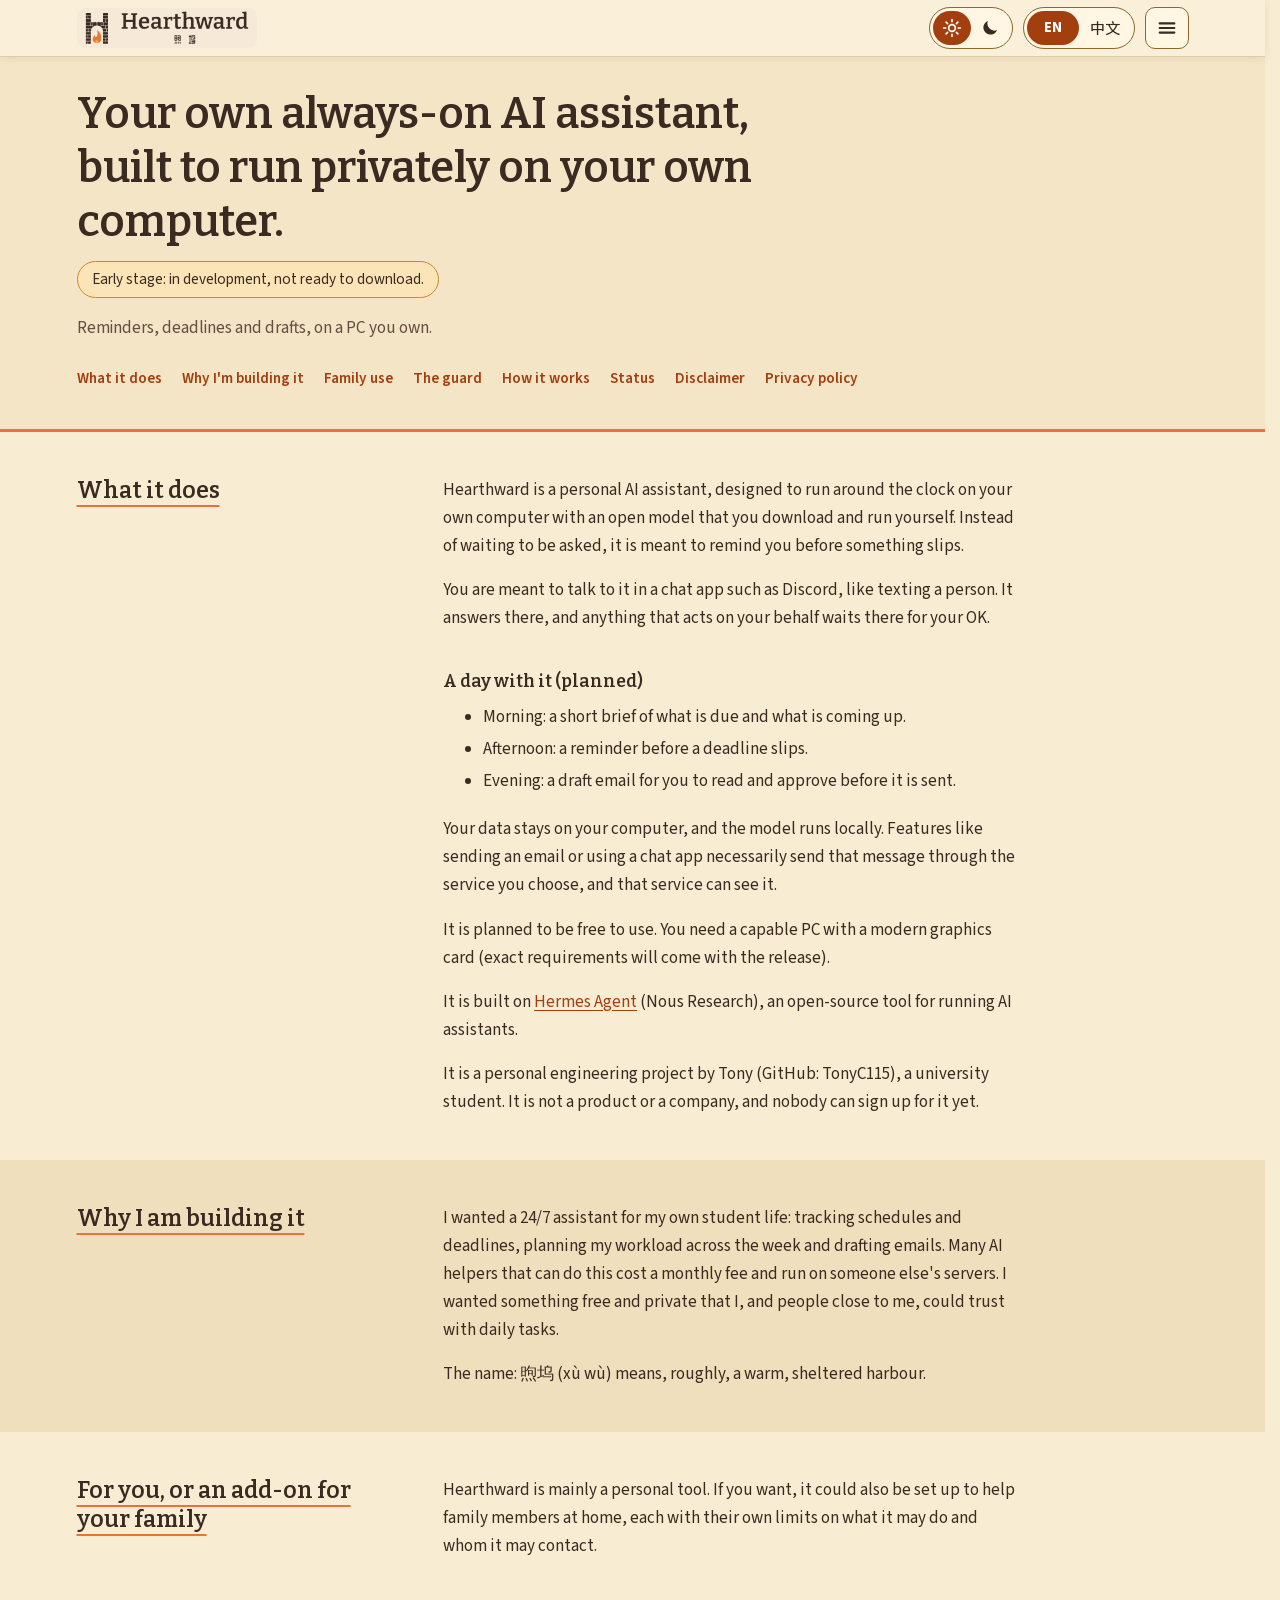
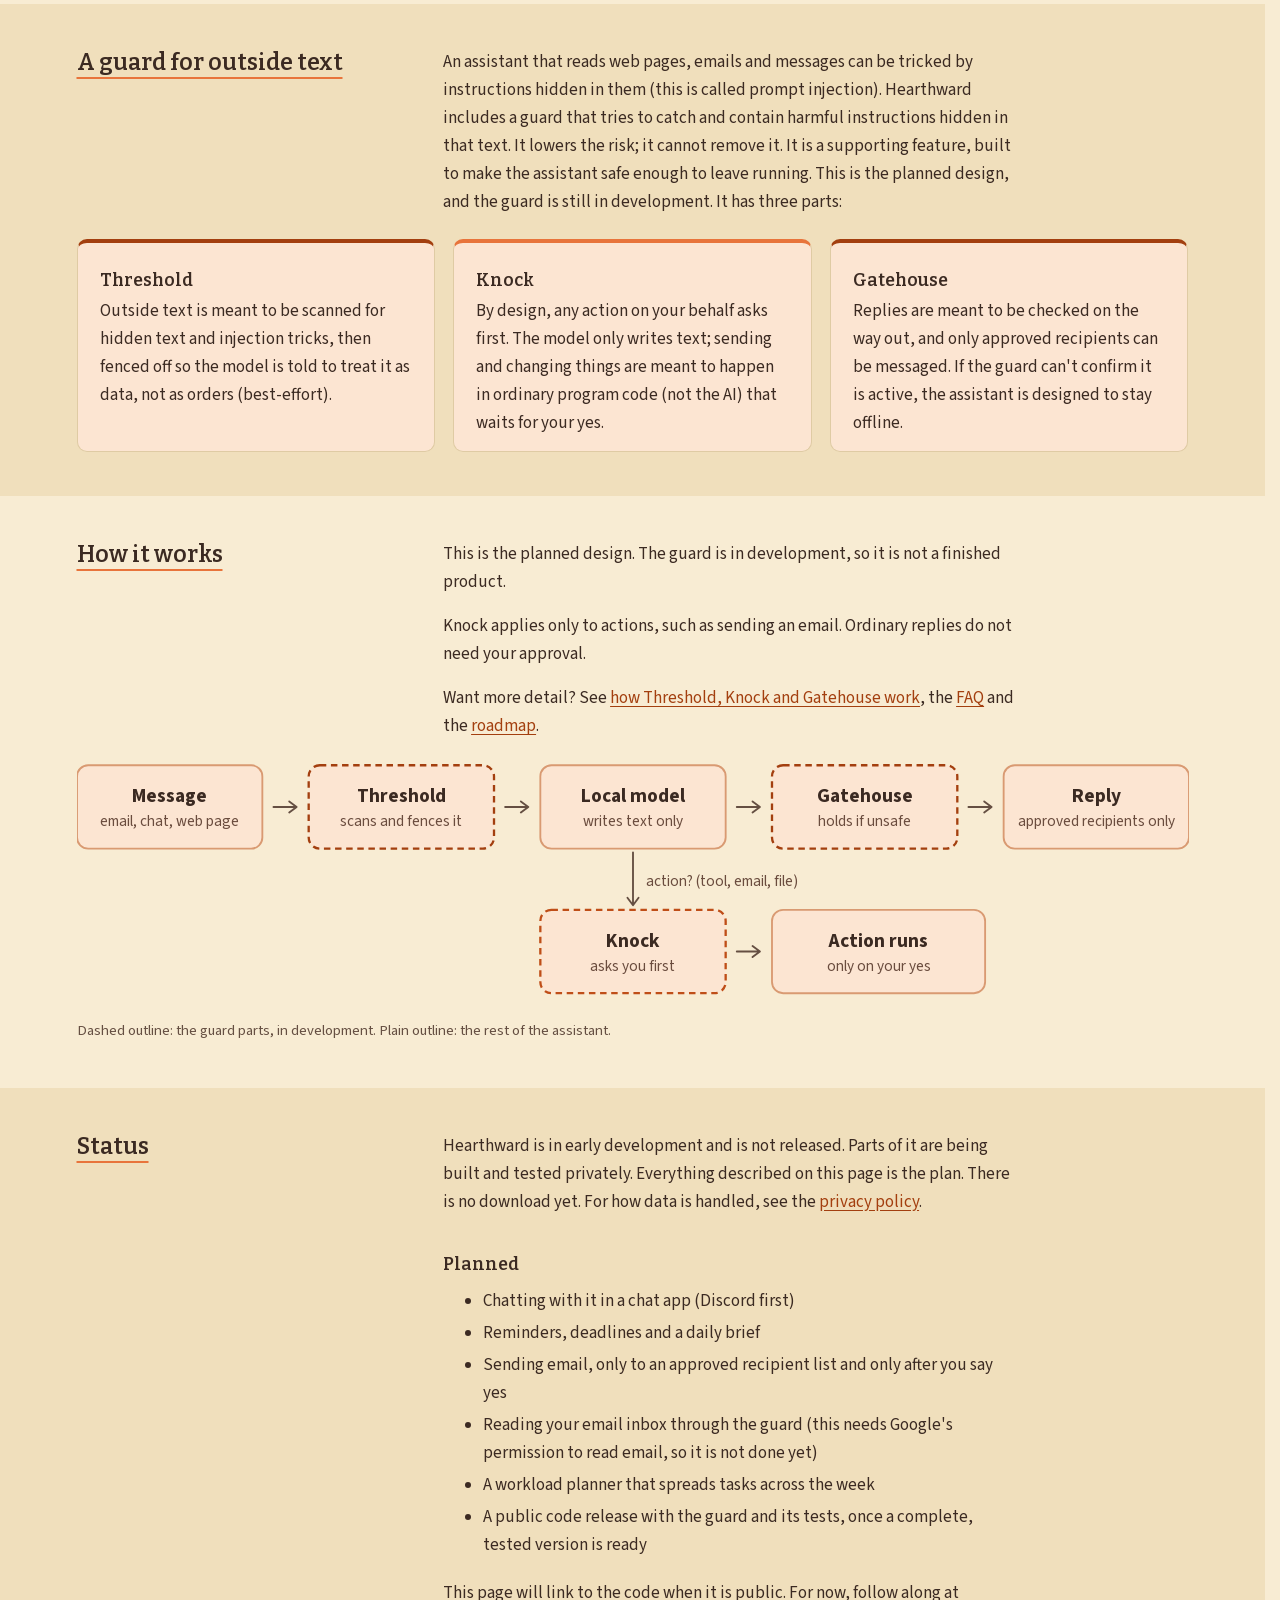
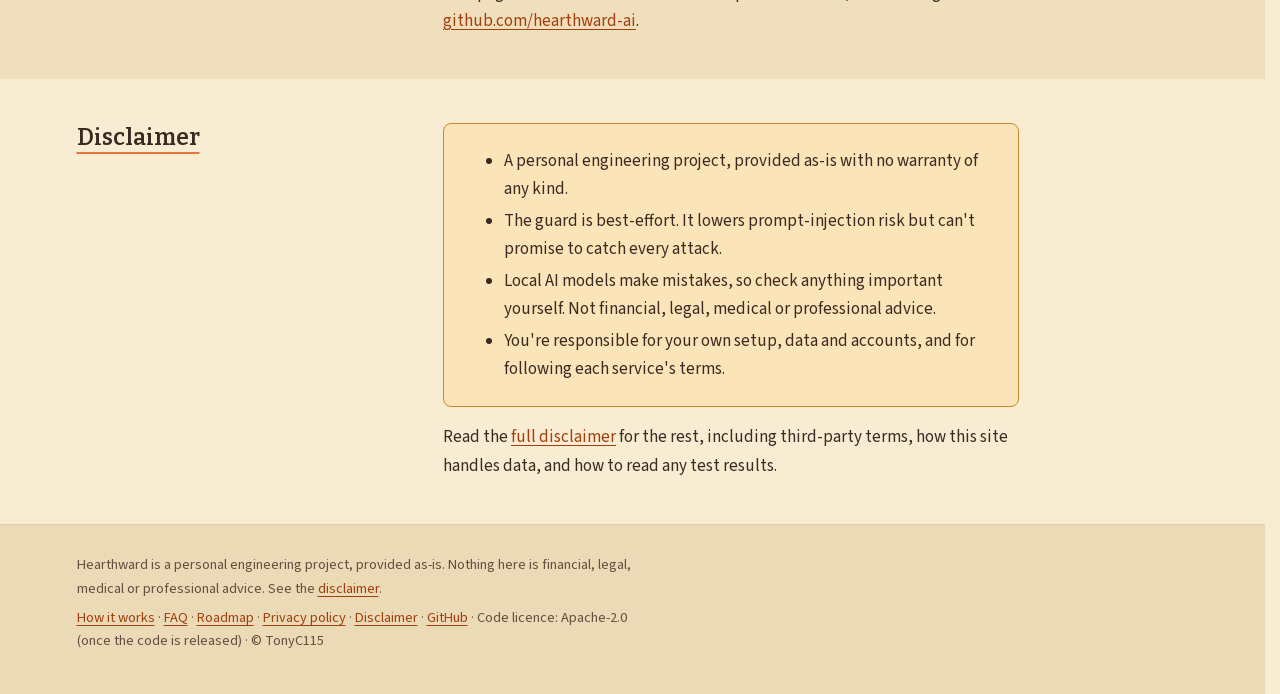
==== index.html @ 8be1f44e "Site round 4 review fixes: brand link name, zh disclaimer language links, 40px mobile controls, word" ====
<!DOCTYPE html>
<html lang="en">
<head>
<meta charset="utf-8">
<meta name="viewport" content="width=device-width, initial-scale=1">
<title>Hearthward 煦坞: your own always-on AI assistant (early stage)</title>
<meta name="description" content="Hearthward (煦坞): a free, private AI assistant being built to run 24/7 on your own computer with a local model, with a guard that aims to reduce the risk of outside text taking control.">
<meta property="og:locale" content="en_US">
<meta property="og:locale:alternate" content="zh_CN">
<meta property="og:type" content="website">
<meta property="og:title" content="Hearthward 煦坞 (early stage)">
<meta property="og:description" content="A free, private AI assistant being built to run 24/7 on your own computer with a local model, with a guard that aims to reduce the risk of outside text taking control.">
<meta property="og:url" content="https://hearthward.ai/">
<meta property="og:image" content="https://hearthward.ai/brand/og-image.png">
<meta property="og:image:width" content="1200">
<meta property="og:image:height" content="630">
<meta property="og:image:alt" content="Hearthward 煦坞 logo">
<meta name="twitter:image" content="https://hearthward.ai/brand/og-image.png">
<meta name="twitter:card" content="summary_large_image">
<meta name="theme-color" content="#F8ECD3">
<script>(function(){var d=document.documentElement;d.classList.add('js');try{if(localStorage.getItem('hw-theme')==='dark'){d.setAttribute('data-theme','dark');var m=document.querySelector('meta[name=theme-color]');if(m)m.content='#17191C'}}catch(e){}})();</script>
<link rel="canonical" href="https://hearthward.ai/">
<link rel="alternate" hreflang="en" href="https://hearthward.ai/">
<link rel="alternate" hreflang="zh-Hans" href="https://hearthward.ai/zh/">
<link rel="alternate" hreflang="x-default" href="https://hearthward.ai/">
<link rel="icon" type="image/svg+xml" href="favicon.svg">
<link rel="icon" type="image/png" sizes="32x32" href="favicon-32.png">
<link rel="apple-touch-icon" href="apple-touch-icon.png">
<link rel="preload" href="fonts/bitter-600-latin.woff2" as="font" type="font/woff2" crossorigin>
<link rel="preload" href="fonts/hw-sans-body-vf.woff2" as="font" type="font/woff2" crossorigin>
<link rel="preload" href="fonts/hw-han-toggle-450.woff2" as="font" type="font/woff2" crossorigin>
<link rel="stylesheet" href="style.css">
</head>
<body>
<a class="skip" href="#what">Skip to content</a>
<div class="topbar">
<div class="bar-in">
  <a class="brand" href="index.html" aria-label="Hearthward 煦坞, home page"><img class="logo logo-light" src="brand/hearthward-lockup-bilingual-light-2x.png" alt="" width="144" height="32"><img class="logo logo-dark" src="brand/hearthward-lockup-bilingual-dark-2x.png" alt="" width="144" height="32"></a>
  <div class="tools">
  <button type="button" class="themesw" aria-pressed="false" aria-label="Dark mode"><svg class="sun" viewBox="0 0 24 24" width="20" height="20" aria-hidden="true" focusable="false" fill="none" stroke="currentColor" stroke-width="2" stroke-linecap="round"><circle cx="12" cy="12" r="4"/><path d="M12 2v2.5M12 19.5V22M2 12h2.5M19.5 12H22M4.9 4.9l1.8 1.8M17.3 17.3l1.8 1.8M4.9 19.1l1.8-1.8M17.3 6.7l1.8-1.8"/></svg><svg class="moon" viewBox="0 0 24 24" width="20" height="20" aria-hidden="true" focusable="false" fill="currentColor"><path d="M20.5 14.5A8.5 8.5 0 0 1 9.5 3.5a8.5 8.5 0 1 0 11 11z"/></svg></button>
  <div class="langsw" role="group" aria-label="Language"><span aria-current="page" lang="en">EN<span class="sr"> (current language: English)</span></span><a href="zh/index.html" hreflang="zh-Hans" lang="zh-Hans" aria-label="中文 (Simplified Chinese)">中文</a></div>
  <button type="button" class="menubtn" aria-label="Menu" aria-expanded="false" aria-controls="sidenav"><svg viewBox="0 0 24 24" width="22" height="22" aria-hidden="true" focusable="false" fill="none" stroke="currentColor" stroke-width="2.4" stroke-linecap="round"><path d="M4 7h16M4 12h16M4 17h16"/></svg></button>
  </div>
</div>
</div>
<header>
<div class="wrap">
  <h1>Your own always-on AI assistant, built to run privately on your own computer.</h1>
  <p class="status" role="status">Early stage: in development, not ready to download.</p>
  <p class="tagline">Reminders, deadlines and drafts, on a PC you own.</p>
  <nav aria-label="Page sections">
    <a href="#what">What it does</a>
    <a href="#why">Why I'm building it</a>
    <a href="#family">Family use</a>
    <a href="#guard">The guard</a>
    <a href="#how">How it works</a>
    <a href="#status">Status</a>
    <a href="disclaimer.html">Disclaimer</a>
    <a href="privacy.html">Privacy policy</a>
  </nav>
</div>
</header>

<main>
  <section id="what">
<div class="wrap">
    <h2>What it does</h2>
    <p>Hearthward is a personal AI assistant, designed to run around the clock on your own computer with an open
      model that you download and run yourself. Instead of waiting to be asked, it is meant to remind you before
      something slips.</p>
    <p>You are meant to talk to it in a chat app such as Discord, like texting a person. It answers there, and
      anything that acts on your behalf waits there for your OK.</p>
    <h3>A day with it (planned)</h3>
    <ul>
      <li>Morning: a short brief of what is due and what is coming up.</li>
      <li>Afternoon: a reminder before a deadline slips.</li>
      <li>Evening: a draft email for you to read and approve before it is sent.</li>
    </ul>
    <p>Your data stays on your computer, and the model runs locally. Features like sending an email or using a chat
      app necessarily send that message through the service you choose, and that service can see it.</p>
    <p>It is planned to be free to use. You need a capable PC with a modern graphics card (exact requirements will come with
      the release).</p>
    <p>It is built on <a href="https://github.com/NousResearch/hermes-agent">Hermes Agent</a> (Nous Research), an
      open-source tool for running AI assistants.</p>
    <p>It is a personal engineering project by Tony (GitHub: TonyC115), a university student. It is not a product or
      a company, and nobody can sign up for it yet.</p>
  </div>
</section>

  <section id="why">
<div class="wrap">
    <h2>Why I am building it</h2>
    <p>I wanted a 24/7 assistant for my own student life: tracking schedules and deadlines, planning my workload
      across the week and drafting emails. Many AI helpers that can do this cost a monthly fee and run on someone
      else's servers. I wanted something free and private that I, and people close to me, could trust with daily
      tasks.</p>
    <p>The name: 煦坞 (xù wù) means, roughly, a warm, sheltered harbour.</p>
  </div>
</section>

  <section id="family">
<div class="wrap">
    <h2>For you, or an add-on for your family</h2>
    <p>Hearthward is mainly a personal tool. If you want, it could also be set up to help family members at home,
      each with their own limits on what it may do and whom it may contact.</p>
  </div>
</section>

  <section id="guard">
<div class="wrap">
    <h2>A guard for outside text</h2>
    <p>An assistant that reads web pages, emails and messages can be tricked by instructions hidden in them
      (this is called prompt injection). Hearthward includes a guard that tries to catch and contain harmful
      instructions hidden in that text. It lowers the risk; it cannot remove it. It is a supporting feature, built
      to make the assistant safe enough to leave running. This is the planned design, and the guard is still in
      development. It has three parts:</p>
    <div class="cards">
      <div class="card">
        <h3>Threshold</h3>
        <p>Outside text is meant to be scanned for hidden text and injection tricks, then fenced off so the model is
          told to treat it as data, not as orders (best-effort).</p>
      </div>
      <div class="card ember">
        <h3>Knock</h3>
        <p>By design, any action on your behalf asks first. The model only writes text; sending and changing things
          are meant to happen in ordinary program code (not the AI) that waits for your yes.</p>
      </div>
      <div class="card">
        <h3>Gatehouse</h3>
        <p>Replies are meant to be checked on the way out, and only approved recipients can be messaged. If the guard
          can't confirm it is active, the assistant is designed to stay offline.</p>
      </div>
    </div>
  </div>
</section>

  <section id="how">
<div class="wrap">
    <h2>How it works</h2>
    <p>This is the planned design. The guard is in development, so it is not a finished product.</p>
    <p>Knock applies only to actions, such as sending an email. Ordinary replies do not need your approval.</p>
    <p>Want more detail? See <a href="how-it-works.html">how Threshold, Knock and Gatehouse work</a>, the <a href="faq.html">FAQ</a> and the <a href="roadmap.html">roadmap</a>.</p>
    <figure class="flow">
      <svg class="hw-h" viewBox="0 0 1200 270" role="img" aria-labelledby="hwt-h hwd-h"><title id="hwt-h">How a message moves through Hearthward: message, Threshold, local model, Gatehouse, reply, with Knock as a side branch for actions.</title><desc id="hwd-h">Main line: a message arrives (email, chat or web page). Threshold scans it and fences it off as data. The local model writes text. Gatehouse checks the reply and holds it if unsafe. The reply is meant to go only to approved recipients. Side branch: if the local model wants to take an action such as using a tool, sending an email or changing a file, Knock asks you first, and the action runs only on your yes. The guard parts are in development.</desc><rect class="b plain" x="0" y="10" width="200" height="90" rx="12"/><text class="t" x="100.0" y="50.0" text-anchor="middle">Message</text><text class="s" x="100.0" y="76.0" text-anchor="middle">email, chat, web page</text><path class="a" d="M212 55H236M229 49L237 55L229 61"/><rect class="b guard" x="250" y="10" width="200" height="90" rx="12"/><text class="t" x="350.0" y="50.0" text-anchor="middle">Threshold</text><text class="s" x="350.0" y="76.0" text-anchor="middle">scans and fences it</text><path class="a" d="M462 55H486M479 49L487 55L479 61"/><rect class="b plain" x="500" y="10" width="200" height="90" rx="12"/><text class="t" x="600.0" y="50.0" text-anchor="middle">Local model</text><text class="s" x="600.0" y="76.0" text-anchor="middle">writes text only</text><path class="a" d="M712 55H736M729 49L737 55L729 61"/><rect class="b guard" x="750" y="10" width="200" height="90" rx="12"/><text class="t" x="850.0" y="50.0" text-anchor="middle">Gatehouse</text><text class="s" x="850.0" y="76.0" text-anchor="middle">holds if unsafe</text><path class="a" d="M962 55H986M979 49L987 55L979 61"/><rect class="b plain" x="1000" y="10" width="200" height="90" rx="12"/><text class="t" x="1100.0" y="50.0" text-anchor="middle">Reply</text><text class="s" x="1100.0" y="76.0" text-anchor="middle">approved recipients only</text><path class="a" d="M600 104V160M594 153L600 161L606 153"/><text class="s" x="614" y="140">action? (tool, email, file)</text><rect class="b knock" x="500" y="166" width="200" height="90" rx="12"/><text class="t" x="600.0" y="206.0" text-anchor="middle">Knock</text><text class="s" x="600.0" y="232.0" text-anchor="middle">asks you first</text><path class="a" d="M712 211H736M729 205L737 211L729 217"/><rect class="b plain" x="750" y="166" width="230" height="90" rx="12"/><text class="t" x="865.0" y="206.0" text-anchor="middle">Action runs</text><text class="s" x="865.0" y="232.0" text-anchor="middle">only on your yes</text></svg>
      <svg class="hw-v" viewBox="0 0 320 760" role="img" aria-labelledby="hwt-v hwd-v"><title id="hwt-v">How a message moves through Hearthward: message, Threshold, local model, Gatehouse, reply, with Knock as a side branch for actions.</title><desc id="hwd-v">Main line: a message arrives (email, chat or web page). Threshold scans it and fences it off as data. The local model writes text. Gatehouse checks the reply and holds it if unsafe. The reply is meant to go only to approved recipients. Side branch: if the local model wants to take an action such as using a tool, sending an email or changing a file, Knock asks you first, and the action runs only on your yes. The guard parts are in development.</desc><rect class="b plain" x="10" y="2" width="300" height="62" rx="12"/><text class="t" x="160.0" y="28.0" text-anchor="middle">Message</text><text class="s" x="160.0" y="54.0" text-anchor="middle">email, chat, web page</text><path class="a" d="M160 68V90M154 83L160 91L166 83"/><rect class="b guard" x="10" y="92" width="300" height="62" rx="12"/><text class="t" x="160.0" y="118.0" text-anchor="middle">Threshold</text><text class="s" x="160.0" y="144.0" text-anchor="middle">scans and fences it</text><path class="a" d="M160 158V180M154 173L160 181L166 173"/><rect class="b plain" x="10" y="182" width="300" height="62" rx="12"/><text class="t" x="160.0" y="208.0" text-anchor="middle">Local model</text><text class="s" x="160.0" y="234.0" text-anchor="middle">writes text only</text><path class="a" d="M160 248V270M154 263L160 271L166 263"/><rect class="b guard" x="10" y="272" width="300" height="62" rx="12"/><text class="t" x="160.0" y="298.0" text-anchor="middle">Gatehouse</text><text class="s" x="160.0" y="324.0" text-anchor="middle">holds if unsafe</text><path class="a" d="M160 338V360M154 353L160 361L166 353"/><rect class="b plain" x="10" y="362" width="300" height="62" rx="12"/><text class="t" x="160.0" y="388.0" text-anchor="middle">Reply</text><text class="s" x="160.0" y="414.0" text-anchor="middle">approved recipients only</text><text class="s" x="160" y="476" text-anchor="middle">Side branch from Local model, for actions</text><path class="a" style="stroke-dasharray:2 6" d="M10 448H310"/><rect class="b plain" x="10" y="492" width="300" height="62" rx="12"/><text class="t" x="160.0" y="518.0" text-anchor="middle">Action?</text><text class="s" x="160.0" y="544.0" text-anchor="middle">tool, email, file</text><path class="a" d="M160 558V580M154 573L160 581L166 573"/><rect class="b knock" x="10" y="582" width="300" height="62" rx="12"/><text class="t" x="160.0" y="608.0" text-anchor="middle">Knock</text><text class="s" x="160.0" y="634.0" text-anchor="middle">asks you first</text><path class="a" d="M160 648V670M154 663L160 671L166 663"/><rect class="b plain" x="10" y="672" width="300" height="62" rx="12"/><text class="t" x="160.0" y="698.0" text-anchor="middle">Action runs</text><text class="s" x="160.0" y="724.0" text-anchor="middle">only on your yes</text></svg>
      <figcaption>Dashed outline: the guard parts, in development. Plain outline: the rest of the assistant.</figcaption>
    </figure>
  </div>
</section>

  <section id="status">
<div class="wrap">
    <h2>Status</h2>
    <p>Hearthward is in early development and is not released. Parts of it are being built and tested privately.
      Everything described on this page is the plan. There is no download yet. For how data is handled, see the
      <a href="privacy.html">privacy policy</a>.</p>
    <h3>Planned</h3>
    <ul>
      <li>Chatting with it in a chat app (Discord first)</li>
      <li>Reminders, deadlines and a daily brief</li>
      <li>Sending email, only to an approved recipient list and only after you say yes</li>
      <li>Reading your email inbox through the guard (this needs Google's permission to read email, so it is not done yet)</li>
      <li>A workload planner that spreads tasks across the week</li>
      <li>A public code release with the guard and its tests, once a complete, tested version is ready</li>
    </ul>
    <p>This page will link to the code when it is public. For now, follow along at
      <a href="https://github.com/hearthward-ai">github.com/hearthward-ai</a>.</p>
  </div>
</section>

  <section id="disclaimer">
<div class="wrap">
    <h2>Disclaimer</h2>
    <div class="disclaimer">
      <ul>
        <li>A personal engineering project, provided as-is with no warranty of any kind.</li>
        <li>The guard is best-effort. It lowers prompt-injection risk but can't promise to catch every attack.</li>
        <li>Local AI models make mistakes, so check anything important yourself. Not financial, legal, medical or professional advice.</li>
        <li>You're responsible for your own setup, data and accounts, and for following each service's terms.</li>
      </ul>
    </div>
    <p>Read the <a href="disclaimer.html">full disclaimer</a> for the rest, including third-party terms, how this site handles data, and how to read any test results.</p>
  </div>
</section>
</main>

<footer>
<div class="wrap">
  <p>Hearthward is a personal engineering project, provided as-is. Nothing here is financial, legal, medical or professional advice. See the <a href="disclaimer.html">disclaimer</a>.</p>
  <p><a href="how-it-works.html">How it works</a> · <a href="faq.html">FAQ</a> · <a href="roadmap.html">Roadmap</a> · <a href="privacy.html">Privacy policy</a> · <a href="disclaimer.html">Disclaimer</a> · <a href="https://github.com/hearthward-ai">GitHub</a> · Code licence: Apache-2.0 (once the code is released) · &copy; TonyC115</p>
</div>
</footer>
<div class="backdrop" aria-hidden="true"></div>
<div class="drawer" id="sidenav" role="dialog" aria-modal="true" aria-labelledby="sn-t" tabindex="-1">
  <div class="drawer-head"><span class="drawer-title" id="sn-t">Pages</span><button type="button" class="closebtn" aria-label="Close menu"><svg viewBox="0 0 24 24" width="22" height="22" aria-hidden="true" focusable="false" fill="none" stroke="currentColor" stroke-width="2.4" stroke-linecap="round"><path d="M6 6l12 12M18 6L6 18"/></svg></button></div>
  <nav aria-label="All pages"><ul>
    <li><a href="index.html" aria-current="page">Home</a></li>
    <li><a href="how-it-works.html">How it works</a></li>
    <li><a href="faq.html">FAQ</a></li>
    <li><a href="roadmap.html">Roadmap</a></li>
    <li><a href="privacy.html">Privacy policy</a></li>
    <li><a href="disclaimer.html">Disclaimer</a></li>
    <li class="ext"><a href="https://github.com/hearthward-ai">GitHub</a></li>
  </ul></nav>
</div>
<script>(function(){var s=document.querySelector('.langsw');if(!s)return;var a=s.querySelector('a');a.addEventListener('click',function(e){if(e.defaultPrevented||e.button||e.metaKey||e.ctrlKey||e.shiftKey||e.altKey)return;e.preventDefault();s.classList.add('go');var d=matchMedia('(prefers-reduced-motion: reduce)').matches?0:200;setTimeout(function(){location.href=a.href},d)});addEventListener('pageshow',function(){s.classList.remove('go')})})();</script>
<script>(function(){var b=document.querySelector('.themesw');if(!b)return;var d=document.documentElement,m=document.querySelector('meta[name=theme-color]');function sync(){var k=d.getAttribute('data-theme')==='dark';b.setAttribute('aria-pressed',k?'true':'false');if(m)m.content=k?'#17191C':'#F8ECD3'}sync();b.addEventListener('click',function(){var k=d.getAttribute('data-theme')!=='dark';if(k)d.setAttribute('data-theme','dark');else d.removeAttribute('data-theme');try{localStorage.setItem('hw-theme',k?'dark':'light')}catch(e){}sync()})})();</script>
<script src="menu.js"></script>
</body>
</html>
---- style.css ----
:root{--bg:#F8ECD3;--band:#F0DFBC;--hero:#F4E5C7;--fg:#3B2A22;--muted:#654F42;--accent:#A33F0F;--accent-fg:#fff;--flame:#E8743B;--card:#FFF6E4;--line:#DFCBA4;--code:#E9D3AA;--code-fg:#33231C;--code-line:#B28F58;--note:#FBE4B8;--noteline:#C98A2E;--foot:#EBDAB6;--tline:#8F6728;--bar:#FAEFD9;--tint:#FCE5D2;--tint-line:#D99A72;--tint-muted:#6A4C3E;
  /* Fonts: the files in fonts/ are subsets of the full fonts. Rebuild them after any text edit on the pages. */
  --font-body:"HW Sans Body",system-ui,-apple-system,"Segoe UI",Roboto,"Helvetica Neue",Arial,sans-serif;
  --font-body-zh:"HW Sans Body","HW Han Body","PingFang SC","Hiragino Sans GB","Microsoft YaHei","Noto Sans CJK SC","Noto Sans SC",sans-serif;
  --head:Bitter,Georgia,serif;--mono:ui-monospace,Consolas,Menlo,monospace;--body:var(--font-body)}
html{color-scheme:light;scroll-padding-top:76px}
/* dark mode: only when the visitor picks it (toggle in the header); default is light */
html[data-theme=dark]{color-scheme:dark;--bg:#17191C;--band:#1E2124;--hero:#1E1D1E;--fg:#EEF0F2;--muted:#B8BEC4;--accent:#F2B544;--accent-fg:#17191C;--card:#262A2E;--line:#3C4247;--code:#363D44;--code-fg:#F6F7F8;--code-line:#6A747D;--note:#2C2E32;--noteline:#C98F3B;--foot:#121416;--tline:#8A949C;--bar:#1B1E21;--tint:#3A2620;--tint-line:#8A5240;--tint-muted:#DFC9BC}
@font-face{font-family:"HW Sans Body";font-weight:200 900;font-style:normal;font-display:swap;src:url(fonts/hw-sans-body-vf.woff2) format("woff2")}
@font-face{font-family:Bitter;font-weight:600;font-style:normal;font-display:swap;src:url(fonts/bitter-600-latin.woff2) format("woff2")}
@font-face{font-family:"HW Han Body";font-weight:400 500;font-style:normal;font-display:swap;src:url(fonts/hw-han-body-450.woff2) format("woff2")}
/* real bold Han: only the characters that are bold on the zh pages (built automatically by build-site-fonts.py) */
@font-face{font-family:"HW Han Body";font-weight:600 700;font-style:normal;font-display:swap;src:url(fonts/hw-han-bold-650.woff2) format("woff2")}
@font-face{font-family:"HW Han Toggle";font-weight:400;font-style:normal;font-display:swap;src:url(fonts/hw-han-toggle-450.woff2) format("woff2")}
*{box-sizing:border-box}
html{-webkit-text-size-adjust:100%;font-synthesis:none}
body{margin:0;background:var(--bg);color:var(--fg);font:17px/1.65 var(--body);overflow-wrap:break-word}
:lang(zh-Hans){--body:var(--font-body-zh);--head:"HW Sans Body",var(--font-body-zh)}
html:lang(zh-Hans) body{font-size:18px;font-weight:440;line-height:1.8}
.wrap{max-width:1160px;margin:0 auto;padding-left:16px;padding-right:16px}
@media (min-width:600px){.wrap{padding-left:24px;padding-right:24px}}
a{color:var(--accent);text-underline-offset:3px}
a:focus-visible{outline:3px solid var(--accent);outline-offset:3px}
h1,h2,h3{font-family:var(--head);font-weight:600;line-height:1.25}

/* hero band */
header{background:var(--hero);border-bottom:3px solid var(--flame);padding:30px 0 28px}
h1{margin:0 0 12px;font-size:clamp(1.6rem,5.2vw,2.7rem);max-width:26ch}
.tagline{margin:0 0 14px;color:var(--muted);font-size:1.08rem;max-width:68ch}
.tagline.note{font-size:.92rem}
.status{display:inline-block;margin:0 0 16px;padding:.3rem .9rem;border:1px solid var(--noteline);border-radius:999px;background:var(--note);font-size:.95rem}
header nav{display:flex;flex-wrap:wrap;gap:4px 8px}
header nav a{display:inline-block;padding:10px 12px;margin-left:-12px;color:var(--accent);font-size:.95rem;font-weight:600;text-decoration:none}
header nav a:hover{text-decoration:underline}

/* content bands */
main>section{padding:44px 0}
main>section:nth-of-type(even){background:var(--band)}
main>section .wrap{display:block}
main .wrap>*{margin:0 0 1rem}
main .wrap>*:last-child{margin-bottom:0}
main .wrap>h3{margin:1.4rem 0 .4rem}
main .wrap>p,main .wrap>ul,main .wrap>.disclaimer{max-width:72ch}
html:lang(zh-Hans) main .wrap>p,html:lang(zh-Hans) main .wrap>ul,html:lang(zh-Hans) main .wrap>.disclaimer{max-width:39em}
h2{margin:0 0 1rem;font-size:1.45rem;text-decoration:underline;text-decoration-color:var(--flame);text-decoration-thickness:2px;text-underline-offset:7px;text-decoration-skip-ink:none}
h3{margin:1.2rem 0 .3rem;font-size:1.1rem}
@media (min-width:900px){
  main>section .wrap{display:grid;grid-template-columns:minmax(200px,1fr) 2.4fr;column-gap:56px;align-items:start}
  main .wrap>h2{grid-column:1;grid-row:1;justify-self:start}
  main .wrap>*:not(h2){grid-column:2}
  main .wrap>.cards{grid-column:1/-1;margin-top:.4rem}
}
.cards{display:grid;gap:18px}
@media (min-width:760px){.cards{grid-template-columns:repeat(3,1fr)}}
.card{background:var(--tint);border:1px solid var(--line);border-top:4px solid var(--accent);border-radius:10px;padding:8px 22px 14px}
.card.ember{border-top-color:var(--flame)}
.card p{margin:.3rem 0 0;color:var(--fg)}
.disclaimer,.placeholder{background:var(--note);border:1px solid var(--noteline);border-radius:8px;padding:6px 20px}
code{background:var(--code);color:var(--code-fg);border:1px solid var(--code-line);padding:1px 6px;border-radius:5px;font:.88em var(--mono);font-weight:600;overflow-wrap:anywhere}
li{margin:.25rem 0}

/* footer band */
footer{background:var(--foot);border-top:1px solid var(--line);margin-top:0;padding:24px 0 36px;color:var(--muted);font-size:.9rem}
footer p{margin:.3rem 0;max-width:80ch}

/* language slider: EN | 中文 (a real link; knob slides on click, CSS-only fallback on :active) */
.langsw{position:relative;display:grid;grid-template-columns:1fr 1fr;width:116px;height:44px;margin:0;padding:3px;border:1px solid var(--tline);border-radius:999px;background:var(--card);font-size:.95rem;font-weight:700;line-height:1}
.langsw>a[lang=en]{font-weight:500}
.langsw>a{cursor:pointer}
.langsw::before{content:"";position:absolute;top:3px;bottom:3px;left:3px;width:calc(50% - 3px);border-radius:999px;background:var(--accent);transition:transform .22s cubic-bezier(.4,0,.2,1)}
.langsw.on-zh::before{transform:translateX(100%)}
.langsw>*{position:relative;z-index:1;display:grid;place-items:center;color:var(--fg);text-decoration:none;transition:color .22s}
.langsw>[aria-current]{color:var(--accent-fg)}
.langsw:not(.on-zh).go::before{transform:translateX(100%)}
.langsw.on-zh.go::before{transform:none}
.langsw.go>[aria-current]{color:var(--fg)}
.langsw.go>a{color:var(--accent-fg)}
.langsw>a:focus-visible{outline:3px solid var(--accent);outline-offset:2px;border-radius:999px}
.langsw:not(.on-zh):has(a:active)::before{transform:translateX(100%)}
.langsw.on-zh:has(a:active)::before{transform:none}
.langsw:has(a:active)>[aria-current]{color:var(--fg)}
.langsw:has(a:active)>a{color:var(--accent-fg)}
@supports selector(:has(a)){
  .langsw>a:focus-visible{outline:0}
  .langsw:has(a:focus-visible){outline:3px solid var(--accent);outline-offset:3px}
}
.logo-dark,html[data-theme=dark] .logo-light{display:none}
html[data-theme=dark] .logo-dark{display:block}
/* light/dark toggle: hidden without JS (no JS = light mode); same pill look as the language slider */
.themesw{display:none;position:relative;grid-template-columns:1fr 1fr;width:88px;height:44px;margin:0;padding:3px;border:1px solid var(--tline);border-radius:999px;background:var(--card);color:var(--fg);cursor:pointer;font:inherit}
.js .themesw{display:grid}
.themesw::before{content:"";position:absolute;top:3px;bottom:3px;left:3px;width:calc(50% - 3px);border-radius:999px;background:var(--accent);transition:transform .22s cubic-bezier(.4,0,.2,1)}
html[data-theme=dark] .themesw::before{transform:translateX(100%)}
.themesw svg{position:relative;z-index:1;place-self:center;transition:color .22s}
.themesw .sun{color:var(--accent-fg)}
.themesw .moon{color:var(--fg)}
html[data-theme=dark] .themesw .sun{color:var(--fg)}
html[data-theme=dark] .themesw .moon{color:var(--accent-fg)}
.themesw:focus-visible{outline:3px solid var(--accent);outline-offset:3px}
@media (prefers-reduced-motion:reduce){.themesw::before,.themesw svg{transition:none}}
@media (prefers-reduced-motion:reduce){.langsw::before,.langsw>*{transition:none}}
@media (max-width:599px){main>section{padding:34px 0}}
/* zh headings: real bold. Han = Noto Sans SC instanced at 650 ("HW Han Body" 600-700 face), Latin runs = Source Sans 3 variable at 650; no synthesized bold (font-synthesis:none) */
:lang(zh-Hans) h1,:lang(zh-Hans) h2,:lang(zh-Hans) h3{font-weight:650}
:lang(zh-Hans) h3{font-size:1.25rem}
html:lang(zh-Hans) h1{max-width:19em;line-height:1.35;text-wrap:balance}
html:lang(zh-Hans) h2{text-wrap:balance}
.langsw [lang="zh-Hans"]{font-family:"HW Han Toggle","HW Han Body","PingFang SC","Hiragino Sans GB","Microsoft YaHei",sans-serif;font-weight:400}
.nb{white-space:nowrap}
html:lang(zh-Hans) header nav{gap:0 2px}
html:lang(zh-Hans) header nav a{padding:10px 8px;margin-left:-8px}
@media (max-width:599px){html:lang(zh-Hans) header nav:has(a:nth-child(6)){display:grid;grid-template-columns:repeat(3,auto);justify-content:start;gap:0 14px}}

/* how-it-works diagram */
.flow{margin:0 0 1rem;max-width:none}
main .wrap>.flow{grid-column:1/-1;max-width:none}
.flow svg{display:block;width:100%;height:auto;font-family:var(--body)}
.flow .hw-v{max-width:360px;margin:0 auto}
.flow .hw-h{display:none}
@media (min-width:1100px){.flow .hw-h{display:block}.flow .hw-v{display:none}}
.flow .b{fill:var(--tint);stroke:var(--tint-line);stroke-width:2}
.flow .b.guard,.flow .b.knock{stroke-width:2.5;stroke-dasharray:7 5}
.flow .b.guard{stroke:var(--accent)}
.flow .b.knock{stroke:#BF4E18}
html[data-theme=dark] .flow .b.knock{stroke:var(--flame)}
.flow .t{fill:var(--fg);font-size:19px;font-weight:700}
.flow .s{fill:var(--tint-muted);font-size:15px}
.flow .hw-h .t{font-size:21px}
.flow .hw-h .s{font-size:16.5px}
:lang(zh-Hans) .flow .t{font-size:18px}
:lang(zh-Hans) .flow .s{font-size:14.5px}
:lang(zh-Hans) .flow .hw-h .t{font-size:19px}
:lang(zh-Hans) .flow .hw-h .s{font-size:16px}
.flow .a{fill:none;stroke:var(--muted);stroke-width:2;stroke-linecap:round;stroke-linejoin:round}
.flow figcaption{margin-top:.8rem;color:var(--muted);font-size:.92rem}

/* skip link and screen-reader-only text */
.skip{position:absolute;left:8px;top:-60px;z-index:10;padding:10px 16px;background:var(--accent);color:var(--accent-fg);font-weight:700;border-radius:0 0 8px 8px;text-decoration:none}
.skip:focus{top:0}
.sr{position:absolute;width:1px;height:1px;overflow:hidden;clip:rect(0 0 0 0);clip-path:inset(50%);white-space:nowrap}

/* sticky top bar: logo left; theme toggle, language switch and menu button right */
.skip{z-index:60}
.topbar{position:sticky;top:0;z-index:30;background:var(--bar);border-bottom:1px solid var(--line);box-shadow:0 1px 8px rgba(60,35,15,.08)}
html[data-theme=dark] .topbar{box-shadow:0 1px 8px rgba(0,0,0,.4)}
.bar-in{display:flex;align-items:center;justify-content:space-between;gap:8px;max-width:1160px;margin:0 auto;padding:7px 10px;min-height:56px}
@media (min-width:600px){.bar-in{padding:7px 24px}}
.brand{display:flex;align-items:center;flex:0 0 auto;border-radius:8px}
.brand:focus-visible{outline:3px solid var(--accent);outline-offset:3px}
.brand img{height:30px;width:auto;border-radius:7px}
@media (min-width:600px){.brand img{height:40px}}
.tools{display:flex;align-items:center;gap:5px;flex:0 0 auto}
@media (min-width:600px){.tools{gap:10px}}
.themesw,.langsw,.menubtn{height:40px}
.themesw{width:60px}
.langsw{width:82px;font-size:.88rem}
@media (min-width:600px){.themesw,.langsw,.menubtn{height:42px}.themesw{width:84px}.langsw{width:112px;font-size:.95rem}}
.menubtn,.closebtn{display:none;place-items:center;width:40px;padding:0;border:1px solid var(--tline);border-radius:10px;background:var(--card);color:var(--fg);cursor:pointer}
@media (min-width:600px){.menubtn{width:44px}}
.js .menubtn{display:grid}
.menubtn:focus-visible,.closebtn:focus-visible{outline:3px solid var(--accent);outline-offset:3px}
.menubtn:hover,.closebtn:hover{border-color:var(--accent)}
.closebtn{display:grid;width:42px;height:42px;flex:0 0 auto}

/* slide-in side bar */
.backdrop{position:fixed;inset:0;z-index:40;background:rgba(30,18,10,.5);opacity:0;visibility:hidden;transition:opacity .25s,visibility 0s .25s}
.drawer{position:fixed;top:0;right:0;bottom:0;z-index:50;width:min(320px,86vw);display:flex;flex-direction:column;background:var(--card);color:var(--fg);border-left:1px solid var(--line);box-shadow:-8px 0 24px rgba(30,18,10,.25);transform:translateX(100%);visibility:hidden;transition:transform .25s cubic-bezier(.4,0,.2,1),visibility 0s .25s;overflow-y:auto;overscroll-behavior:contain}
.nav-open .backdrop{opacity:1;visibility:visible;transition:opacity .25s}
.nav-open .drawer{transform:none;visibility:visible;transition:transform .25s cubic-bezier(.4,0,.2,1)}
html{scrollbar-gutter:stable}
html.nav-open{overflow:hidden}
.drawer-head{display:flex;align-items:center;justify-content:space-between;gap:12px;padding:10px 14px 10px 20px;border-bottom:1px solid var(--line)}
.drawer-title{font-family:var(--head);font-weight:600;font-size:1.1rem}
:lang(zh-Hans) .drawer-title{font-weight:650}
.drawer ul{list-style:none;margin:0;padding:10px 12px 24px}
.drawer li{margin:2px 0}
.drawer a{display:block;padding:12px 14px;border-radius:8px;color:var(--fg);font-weight:600;text-decoration:none}
.drawer a:hover{background:var(--tint)}
.drawer a[aria-current=page]{background:var(--tint);box-shadow:inset 4px 0 0 var(--flame)}
.drawer a:focus-visible{outline:3px solid var(--accent);outline-offset:-3px}
.drawer li.ext{margin-top:10px;padding-top:10px;border-top:1px solid var(--line)}
@media (prefers-reduced-motion:reduce){.backdrop,.drawer{transition:none!important}}
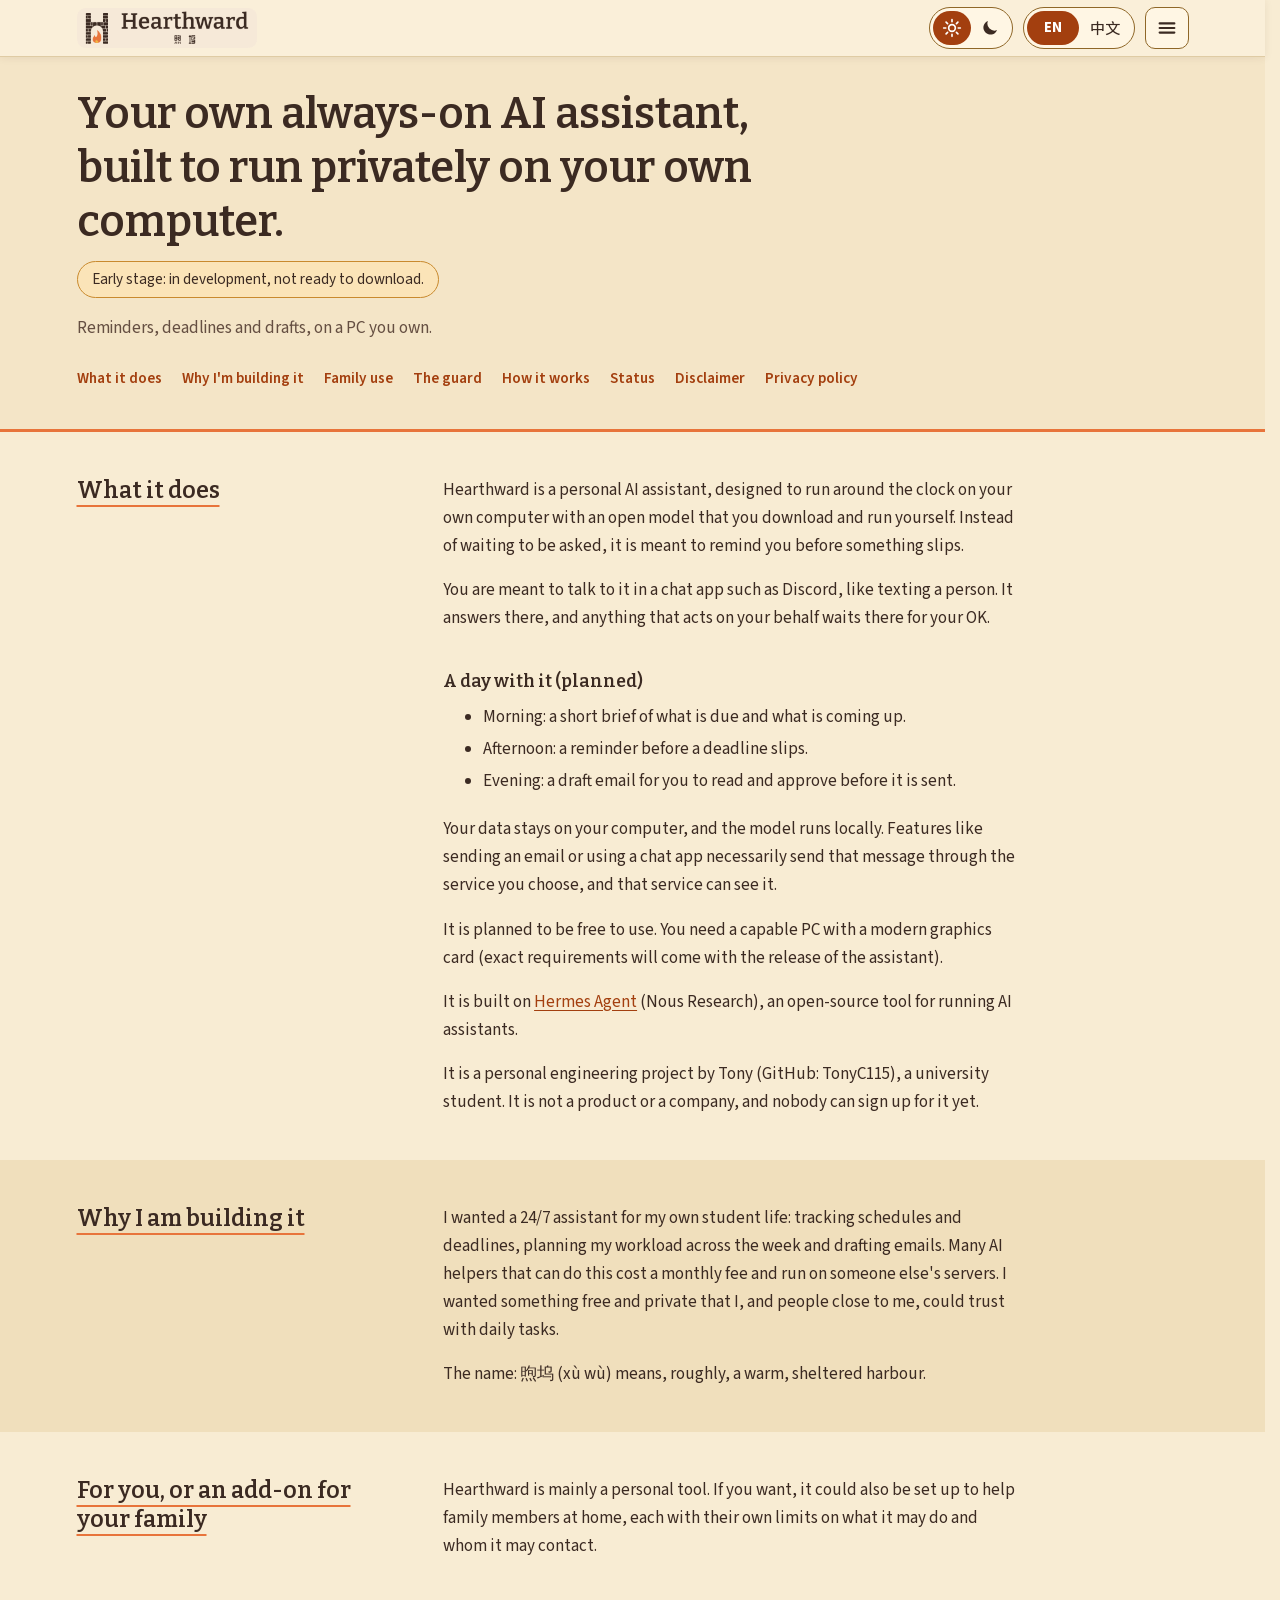
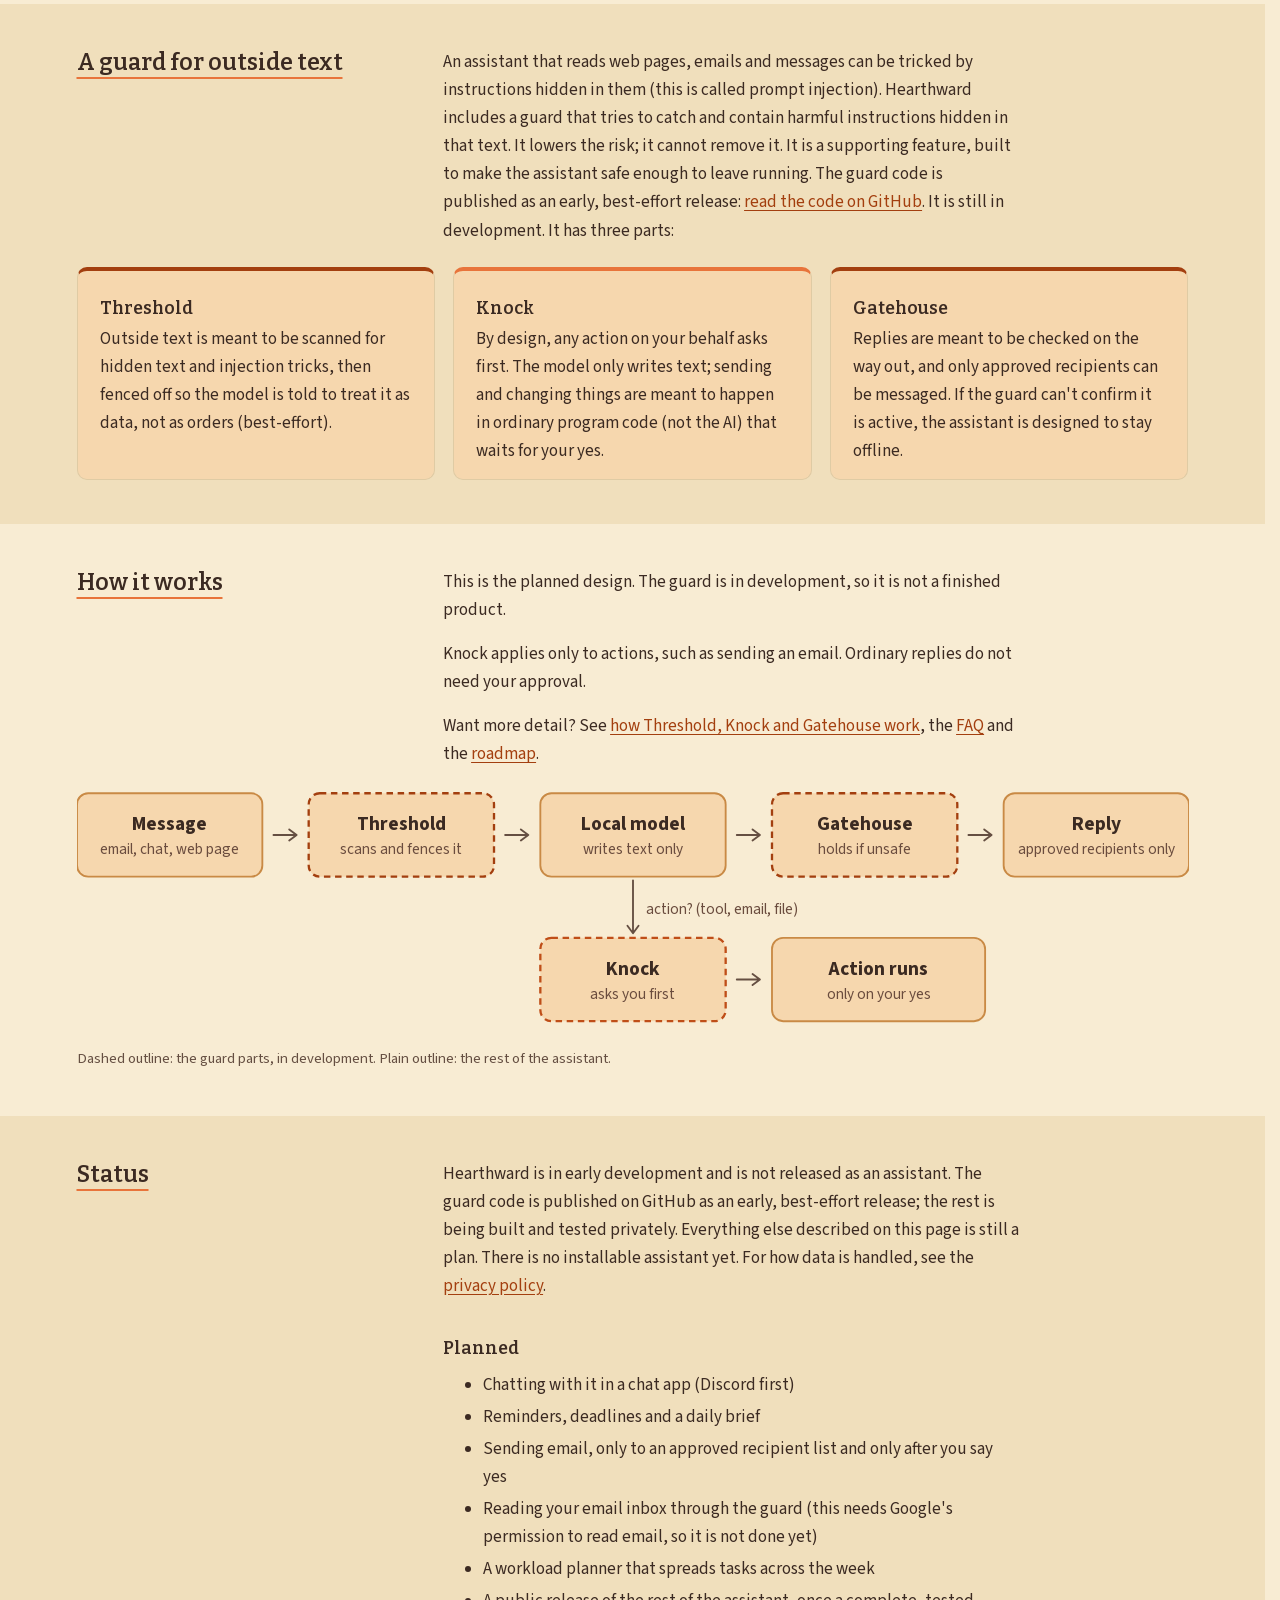
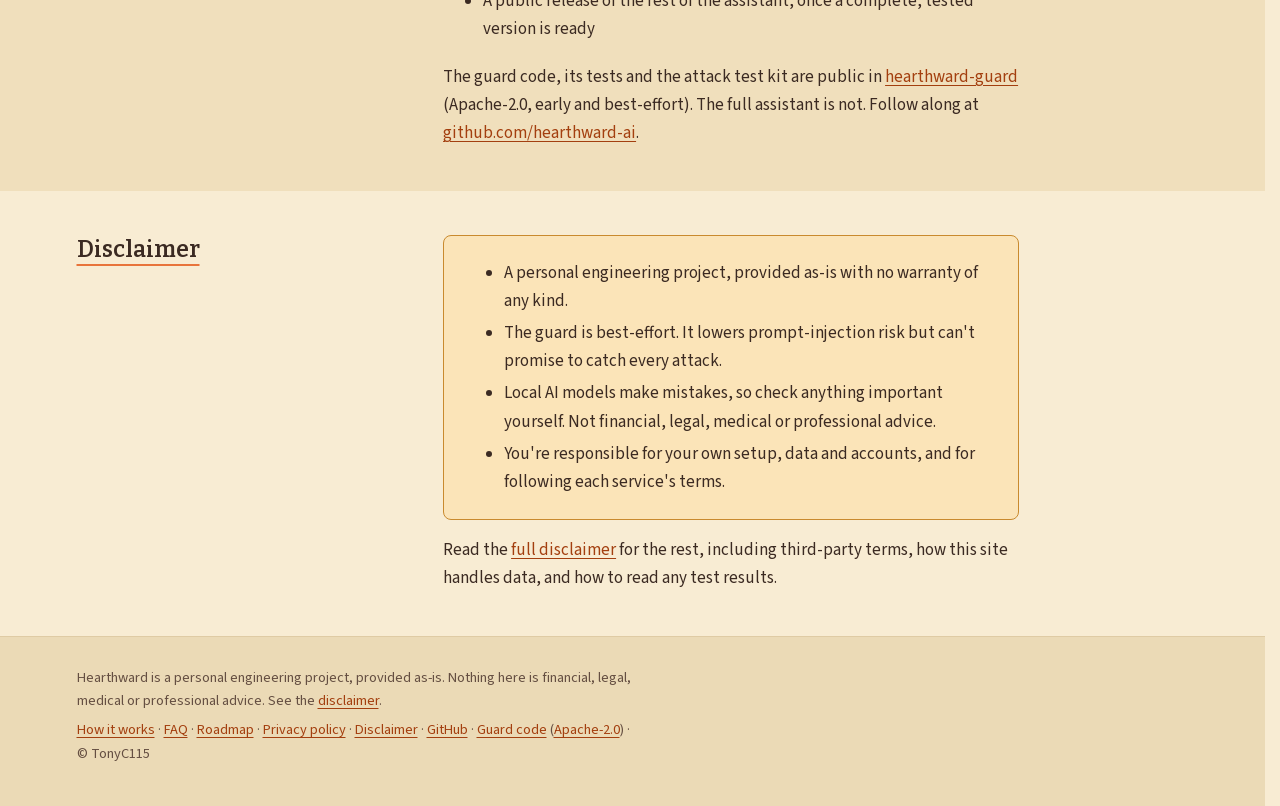
==== commit 9e743ab2: "Site: guard code is now public; update status wording, links, footer licence, security reporting Co-" ====
--- a/index.html
+++ b/index.html
@@ -79,7 +79,7 @@
     <p>Your data stays on your computer, and the model runs locally. Features like sending an email or using a chat
       app necessarily send that message through the service you choose, and that service can see it.</p>
     <p>It is planned to be free to use. You need a capable PC with a modern graphics card (exact requirements will come with
-      the release).</p>
+      the release of the assistant).</p>
     <p>It is built on <a href="https://github.com/NousResearch/hermes-agent">Hermes Agent</a> (Nous Research), an
       open-source tool for running AI assistants.</p>
     <p>It is a personal engineering project by Tony (GitHub: TonyC115), a university student. It is not a product or
@@ -112,8 +112,7 @@
     <p>An assistant that reads web pages, emails and messages can be tricked by instructions hidden in them
       (this is called prompt injection). Hearthward includes a guard that tries to catch and contain harmful
       instructions hidden in that text. It lowers the risk; it cannot remove it. It is a supporting feature, built
-      to make the assistant safe enough to leave running. This is the planned design, and the guard is still in
-      development. It has three parts:</p>
+      to make the assistant safe enough to leave running. The guard code is published as an early, best-effort release: <a href="https://github.com/hearthward-ai/hearthward-guard">read the code on GitHub</a>. It is still in development. It has three parts:</p>
     <div class="cards">
       <div class="card">
         <h3>Threshold</h3>
@@ -151,8 +150,8 @@
   <section id="status">
 <div class="wrap">
     <h2>Status</h2>
-    <p>Hearthward is in early development and is not released. Parts of it are being built and tested privately.
-      Everything described on this page is the plan. There is no download yet. For how data is handled, see the
+    <p>Hearthward is in early development and is not released as an assistant. The guard code is published on GitHub as an early, best-effort release; the rest is being built and tested privately.
+      Everything else described on this page is still a plan. There is no installable assistant yet. For how data is handled, see the
       <a href="privacy.html">privacy policy</a>.</p>
     <h3>Planned</h3>
     <ul>
@@ -161,9 +160,9 @@
       <li>Sending email, only to an approved recipient list and only after you say yes</li>
       <li>Reading your email inbox through the guard (this needs Google's permission to read email, so it is not done yet)</li>
       <li>A workload planner that spreads tasks across the week</li>
-      <li>A public code release with the guard and its tests, once a complete, tested version is ready</li>
+      <li>A public release of the rest of the assistant, once a complete, tested version is ready</li>
     </ul>
-    <p>This page will link to the code when it is public. For now, follow along at
+    <p>The guard code, its tests and the attack test kit are public in <a href="https://github.com/hearthward-ai/hearthward-guard">hearthward-guard</a> (Apache-2.0, early and best-effort). The full assistant is not. Follow along at
       <a href="https://github.com/hearthward-ai">github.com/hearthward-ai</a>.</p>
   </div>
 </section>
@@ -187,7 +186,7 @@
 <footer>
 <div class="wrap">
   <p>Hearthward is a personal engineering project, provided as-is. Nothing here is financial, legal, medical or professional advice. See the <a href="disclaimer.html">disclaimer</a>.</p>
-  <p><a href="how-it-works.html">How it works</a> · <a href="faq.html">FAQ</a> · <a href="roadmap.html">Roadmap</a> · <a href="privacy.html">Privacy policy</a> · <a href="disclaimer.html">Disclaimer</a> · <a href="https://github.com/hearthward-ai">GitHub</a> · Code licence: Apache-2.0 (once the code is released) · &copy; TonyC115</p>
+  <p><a href="how-it-works.html">How it works</a> · <a href="faq.html">FAQ</a> · <a href="roadmap.html">Roadmap</a> · <a href="privacy.html">Privacy policy</a> · <a href="disclaimer.html">Disclaimer</a> · <a href="https://github.com/hearthward-ai">GitHub</a> · <a href="https://github.com/hearthward-ai/hearthward-guard">Guard code</a> (<a href="https://github.com/hearthward-ai/hearthward-guard/blob/main/LICENSE">Apache-2.0</a>) · &copy; TonyC115</p>
 </div>
 </footer>
 <div class="backdrop" aria-hidden="true"></div>
@@ -201,6 +200,7 @@
     <li><a href="privacy.html">Privacy policy</a></li>
     <li><a href="disclaimer.html">Disclaimer</a></li>
     <li class="ext"><a href="https://github.com/hearthward-ai">GitHub</a></li>
+    <li class="ext"><a href="https://github.com/hearthward-ai/hearthward-guard">Guard code</a></li>
   </ul></nav>
 </div>
 <script>(function(){var s=document.querySelector('.langsw');if(!s)return;var a=s.querySelector('a');a.addEventListener('click',function(e){if(e.defaultPrevented||e.button||e.metaKey||e.ctrlKey||e.shiftKey||e.altKey)return;e.preventDefault();s.classList.add('go');var d=matchMedia('(prefers-reduced-motion: reduce)').matches?0:200;setTimeout(function(){location.href=a.href},d)});addEventListener('pageshow',function(){s.classList.remove('go')})})();</script>
--- a/style.css
+++ b/style.css
@@ -1,4 +1,4 @@
-:root{--bg:#F8ECD3;--band:#F0DFBC;--hero:#F4E5C7;--fg:#3B2A22;--muted:#654F42;--accent:#A33F0F;--accent-fg:#fff;--flame:#E8743B;--card:#FFF6E4;--line:#DFCBA4;--code:#E9D3AA;--code-fg:#33231C;--code-line:#B28F58;--note:#FBE4B8;--noteline:#C98A2E;--foot:#EBDAB6;--tline:#8F6728;--bar:#FAEFD9;--tint:#FCE5D2;--tint-line:#D99A72;--tint-muted:#6A4C3E;
+:root{--bg:#F8ECD3;--band:#F0DFBC;--hero:#F4E5C7;--fg:#3B2A22;--muted:#654F42;--accent:#A33F0F;--accent-fg:#fff;--flame:#E8743B;--card:#FFF6E4;--line:#DFCBA4;--code:#E9D3AA;--code-fg:#33231C;--code-line:#B28F58;--note:#FBE4B8;--noteline:#C98A2E;--foot:#EBDAB6;--tline:#8F6728;--bar:#FAEFD9;--tint:#F6D7AE;--tint-line:#C98A45;--tint-muted:#6A4C3E;
   /* Fonts: the files in fonts/ are subsets of the full fonts. Rebuild them after any text edit on the pages. */
   --font-body:"HW Sans Body",system-ui,-apple-system,"Segoe UI",Roboto,"Helvetica Neue",Arial,sans-serif;
   --font-body-zh:"HW Sans Body","HW Han Body","PingFang SC","Hiragino Sans GB","Microsoft YaHei","Noto Sans CJK SC","Noto Sans SC",sans-serif;
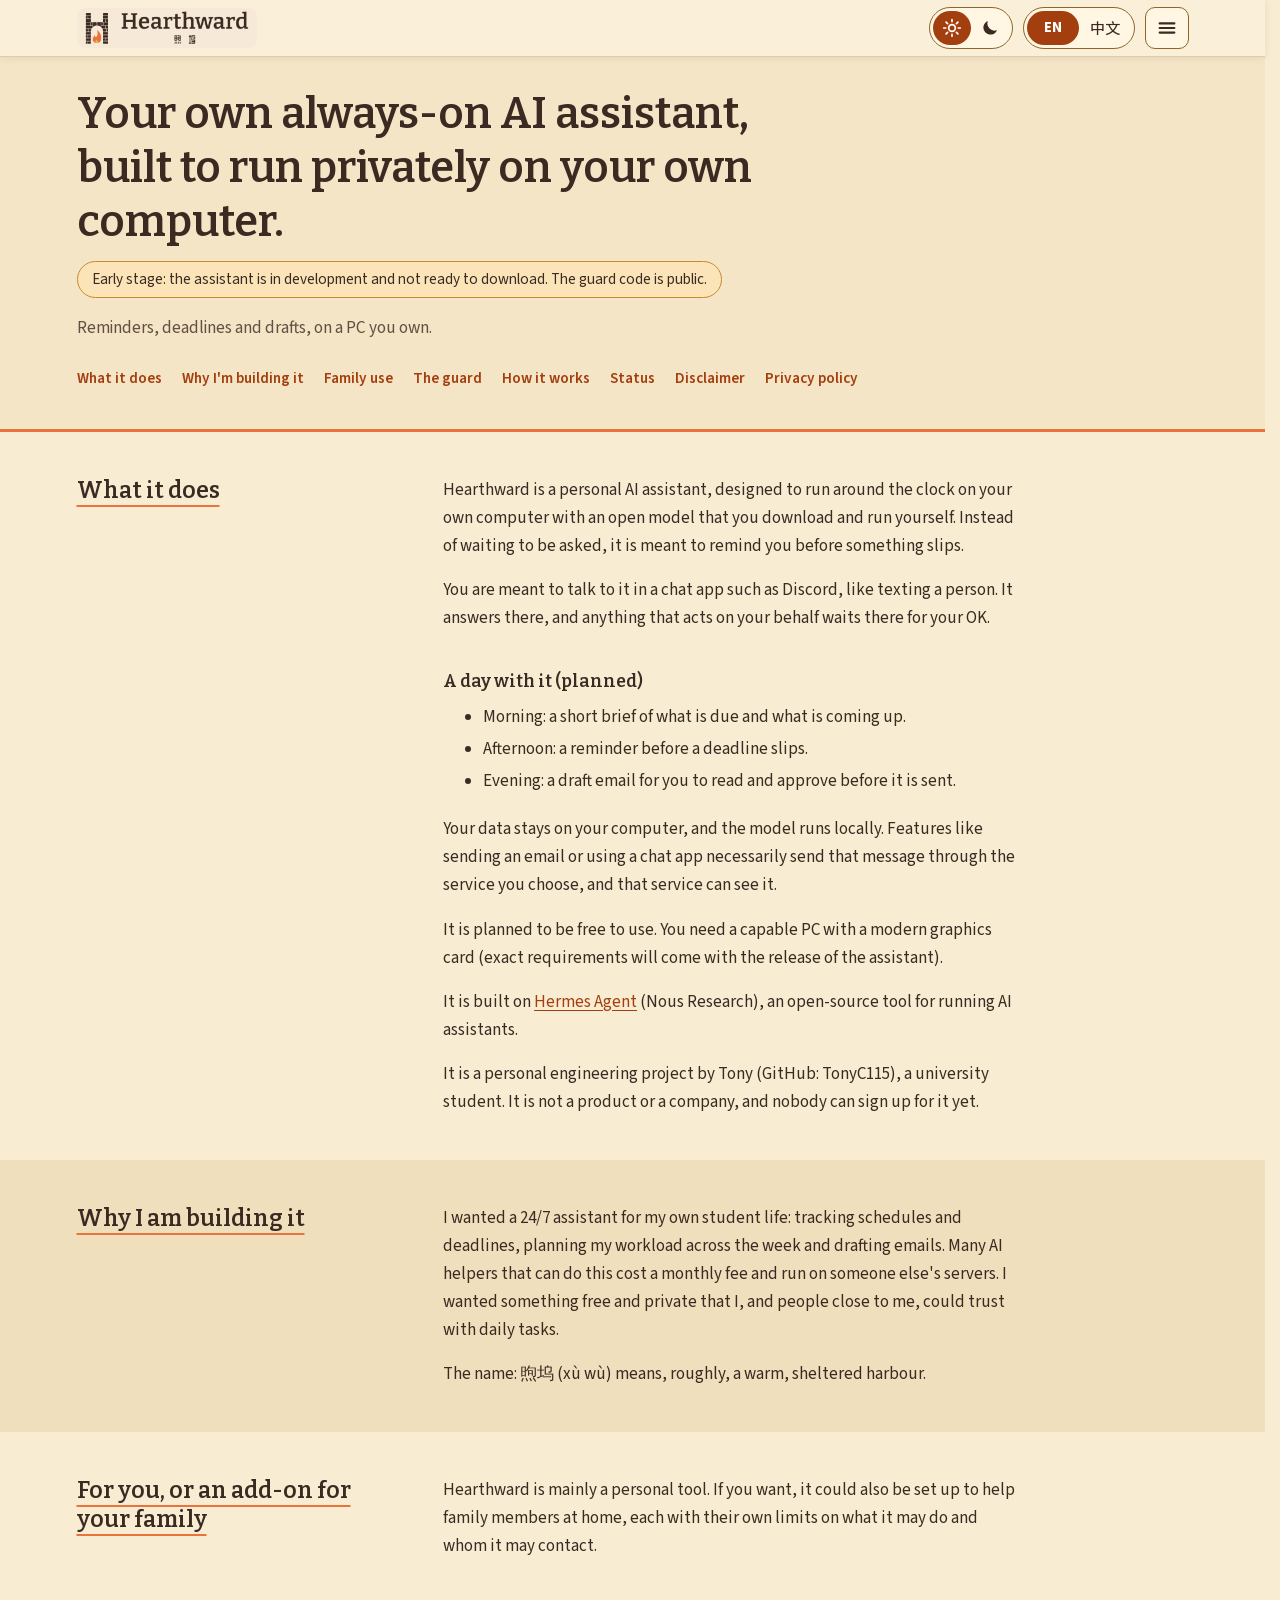
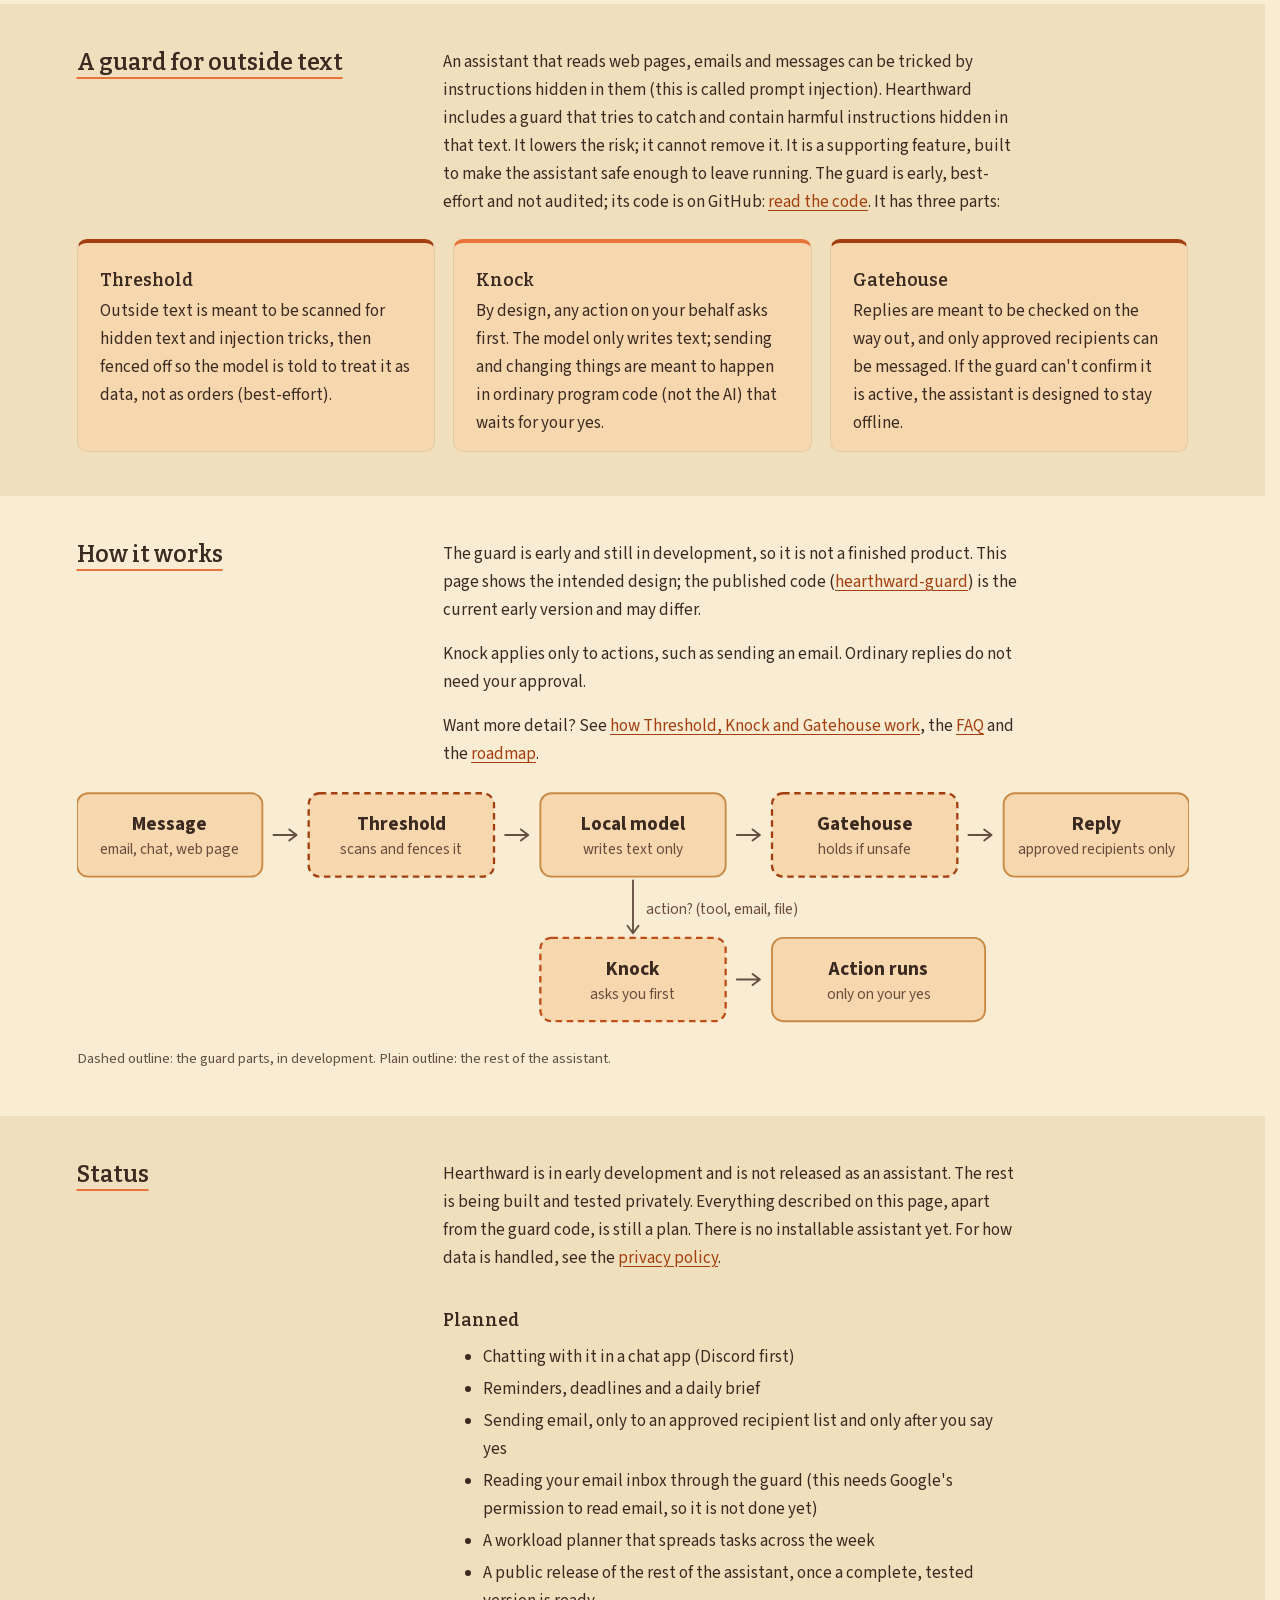
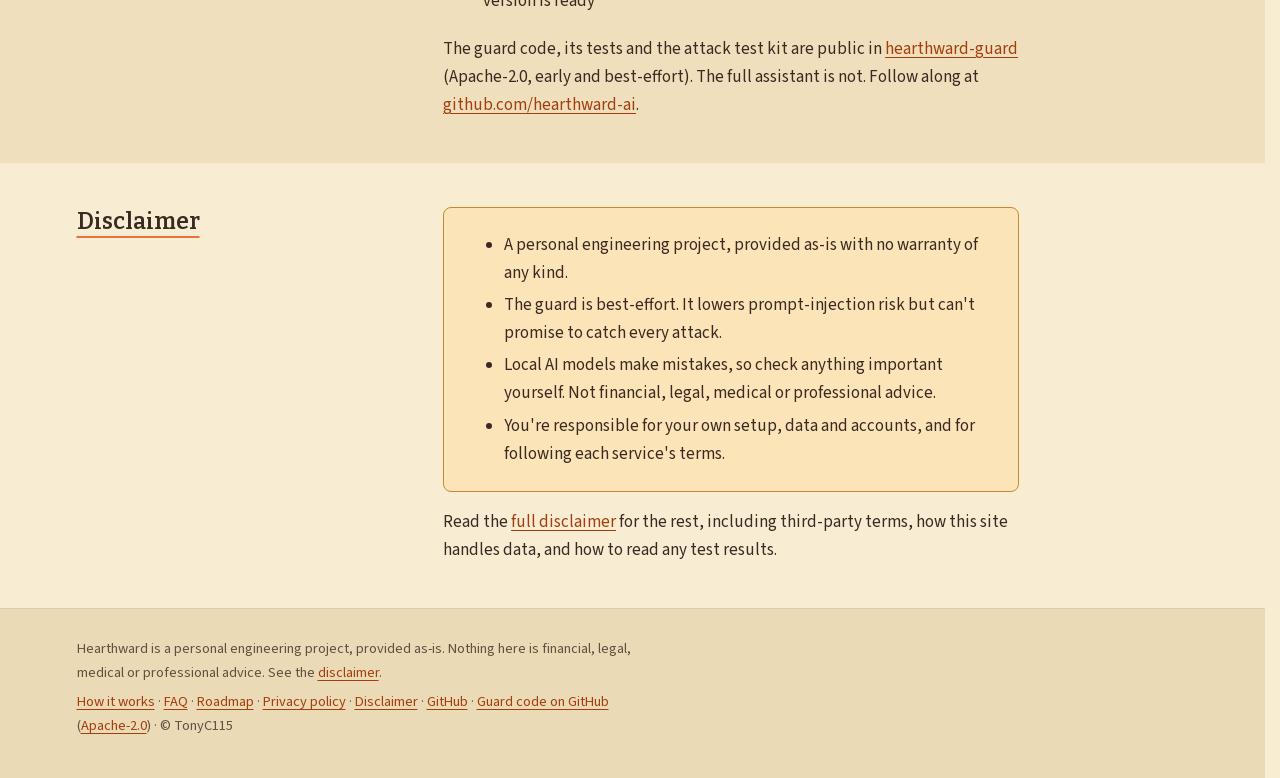
==== commit cb65f0ef: "Site: review fixes (design wording, plug-in, hero status, roadmap, privacy, footer label) Co-Authore" ====
--- a/index.html
+++ b/index.html
@@ -46,7 +46,7 @@
 <header>
 <div class="wrap">
   <h1>Your own always-on AI assistant, built to run privately on your own computer.</h1>
-  <p class="status" role="status">Early stage: in development, not ready to download.</p>
+  <p class="status" role="status">Early stage: the assistant is in development and not ready to download. The guard code is public.</p>
   <p class="tagline">Reminders, deadlines and drafts, on a PC you own.</p>
   <nav aria-label="Page sections">
     <a href="#what">What it does</a>
@@ -112,7 +112,7 @@
     <p>An assistant that reads web pages, emails and messages can be tricked by instructions hidden in them
       (this is called prompt injection). Hearthward includes a guard that tries to catch and contain harmful
       instructions hidden in that text. It lowers the risk; it cannot remove it. It is a supporting feature, built
-      to make the assistant safe enough to leave running. The guard code is published as an early, best-effort release: <a href="https://github.com/hearthward-ai/hearthward-guard">read the code on GitHub</a>. It is still in development. It has three parts:</p>
+      to make the assistant safe enough to leave running. The guard is early, best-effort and not audited; its code is on GitHub: <a href="https://github.com/hearthward-ai/hearthward-guard">read the code</a>. It has three parts:</p>
     <div class="cards">
       <div class="card">
         <h3>Threshold</h3>
@@ -136,7 +136,7 @@
   <section id="how">
 <div class="wrap">
     <h2>How it works</h2>
-    <p>This is the planned design. The guard is in development, so it is not a finished product.</p>
+    <p>The guard is early and still in development, so it is not a finished product. This page shows the intended design; the published code (<a href="https://github.com/hearthward-ai/hearthward-guard">hearthward-guard</a>) is the current early version and may differ.</p>
     <p>Knock applies only to actions, such as sending an email. Ordinary replies do not need your approval.</p>
     <p>Want more detail? See <a href="how-it-works.html">how Threshold, Knock and Gatehouse work</a>, the <a href="faq.html">FAQ</a> and the <a href="roadmap.html">roadmap</a>.</p>
     <figure class="flow">
@@ -150,8 +150,8 @@
   <section id="status">
 <div class="wrap">
     <h2>Status</h2>
-    <p>Hearthward is in early development and is not released as an assistant. The guard code is published on GitHub as an early, best-effort release; the rest is being built and tested privately.
-      Everything else described on this page is still a plan. There is no installable assistant yet. For how data is handled, see the
+    <p>Hearthward is in early development and is not released as an assistant. The rest is being built and tested privately.
+      Everything described on this page, apart from the guard code, is still a plan. There is no installable assistant yet. For how data is handled, see the
       <a href="privacy.html">privacy policy</a>.</p>
     <h3>Planned</h3>
     <ul>
@@ -186,7 +186,7 @@
 <footer>
 <div class="wrap">
   <p>Hearthward is a personal engineering project, provided as-is. Nothing here is financial, legal, medical or professional advice. See the <a href="disclaimer.html">disclaimer</a>.</p>
-  <p><a href="how-it-works.html">How it works</a> · <a href="faq.html">FAQ</a> · <a href="roadmap.html">Roadmap</a> · <a href="privacy.html">Privacy policy</a> · <a href="disclaimer.html">Disclaimer</a> · <a href="https://github.com/hearthward-ai">GitHub</a> · <a href="https://github.com/hearthward-ai/hearthward-guard">Guard code</a> (<a href="https://github.com/hearthward-ai/hearthward-guard/blob/main/LICENSE">Apache-2.0</a>) · &copy; TonyC115</p>
+  <p><a href="how-it-works.html">How it works</a> · <a href="faq.html">FAQ</a> · <a href="roadmap.html">Roadmap</a> · <a href="privacy.html">Privacy policy</a> · <a href="disclaimer.html">Disclaimer</a> · <a href="https://github.com/hearthward-ai">GitHub</a> · <a href="https://github.com/hearthward-ai/hearthward-guard">Guard code on GitHub</a> (<a href="https://github.com/hearthward-ai/hearthward-guard/blob/main/LICENSE">Apache-2.0</a>) · &copy; TonyC115</p>
 </div>
 </footer>
 <div class="backdrop" aria-hidden="true"></div>
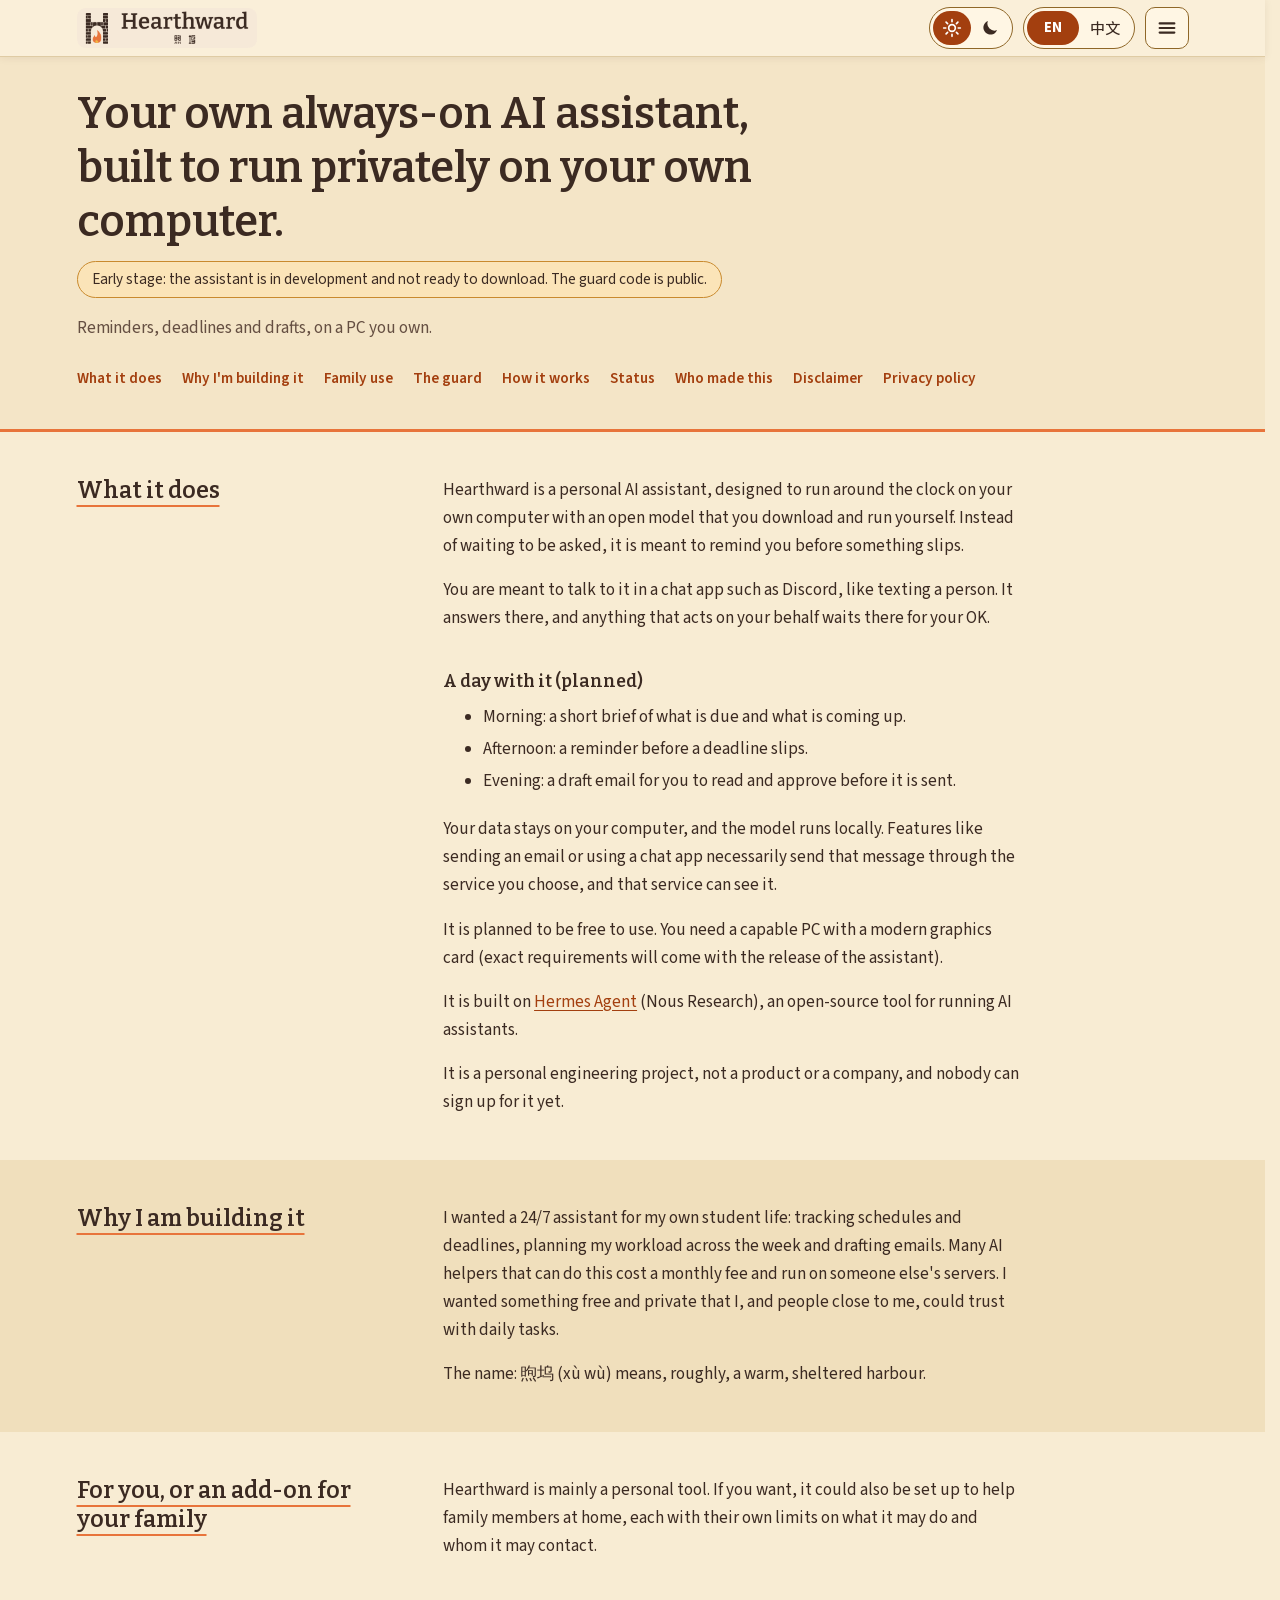
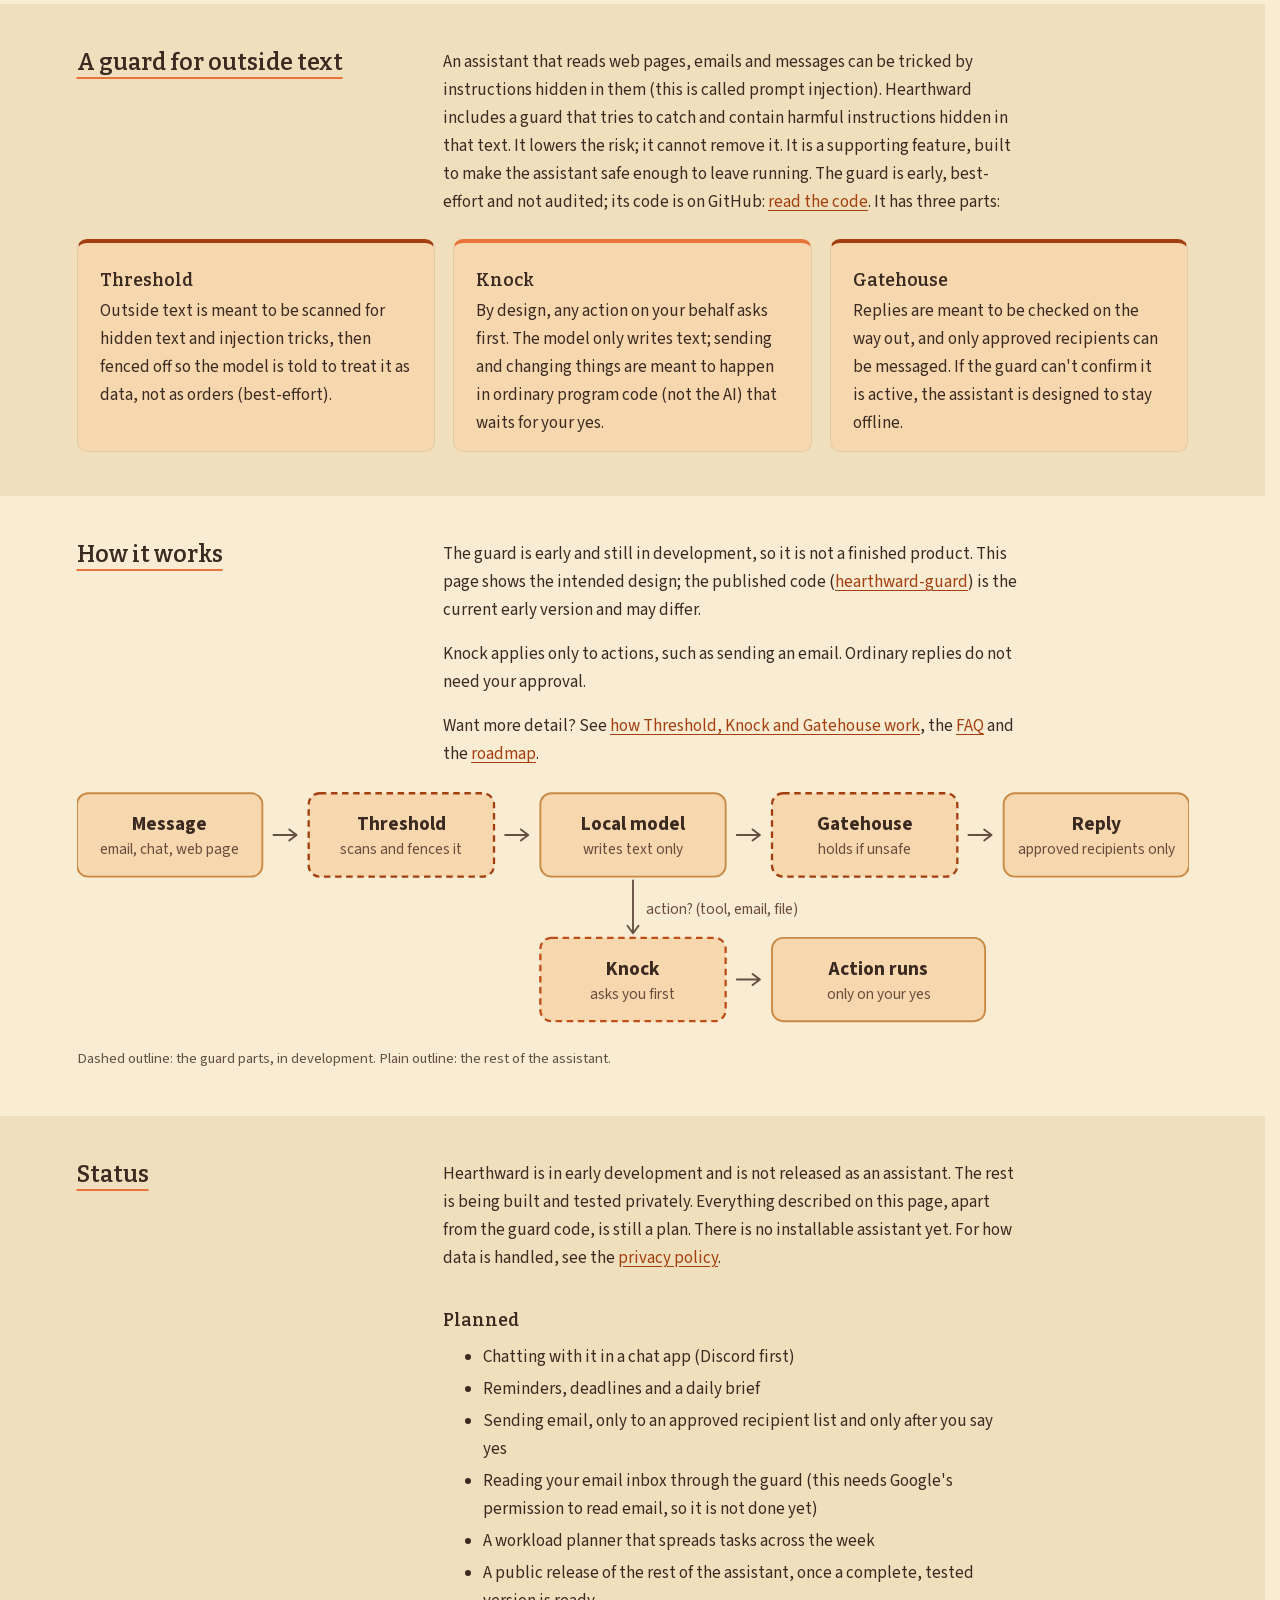
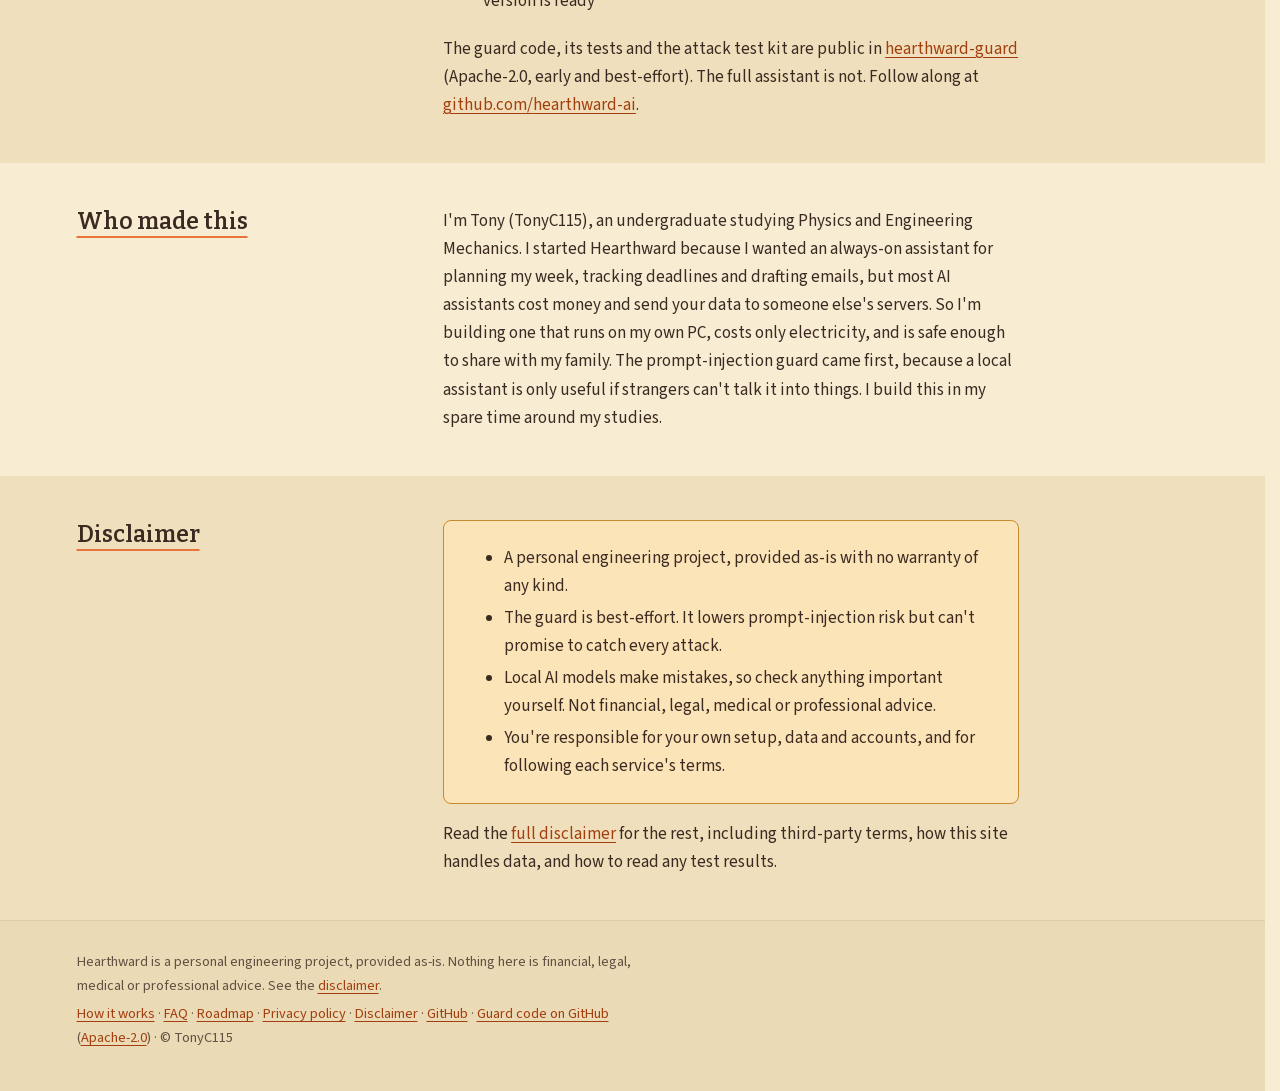
==== commit 40f867af: "Home: add "Who made this" section (en, zh); rebuild font subsets Co-Authored-By: Claude Sonnet 5.5 <" ====
--- a/index.html
+++ b/index.html
@@ -55,6 +55,7 @@
     <a href="#guard">The guard</a>
     <a href="#how">How it works</a>
     <a href="#status">Status</a>
+    <a href="#who">Who made this</a>
     <a href="disclaimer.html">Disclaimer</a>
     <a href="privacy.html">Privacy policy</a>
   </nav>
@@ -82,8 +83,7 @@
       the release of the assistant).</p>
     <p>It is built on <a href="https://github.com/NousResearch/hermes-agent">Hermes Agent</a> (Nous Research), an
       open-source tool for running AI assistants.</p>
-    <p>It is a personal engineering project by Tony (GitHub: TonyC115), a university student. It is not a product or
-      a company, and nobody can sign up for it yet.</p>
+    <p>It is a personal engineering project, not a product or a company, and nobody can sign up for it yet.</p>
   </div>
 </section>
 
@@ -167,6 +167,13 @@
   </div>
 </section>
 
+  <section id="who">
+<div class="wrap">
+    <h2>Who made this</h2>
+    <p>I'm Tony (TonyC115), an undergraduate studying Physics and Engineering Mechanics. I started Hearthward because I wanted an always-on assistant for planning my week, tracking deadlines and drafting emails, but most AI assistants cost money and send your data to someone else's servers. So I'm building one that runs on my own PC, costs only electricity, and is safe enough to share with my family. The prompt-injection guard came first, because a local assistant is only useful if strangers can't talk it into things. I build this in my spare time around my studies.</p>
+  </div>
+</section>
+
   <section id="disclaimer">
 <div class="wrap">
     <h2>Disclaimer</h2>
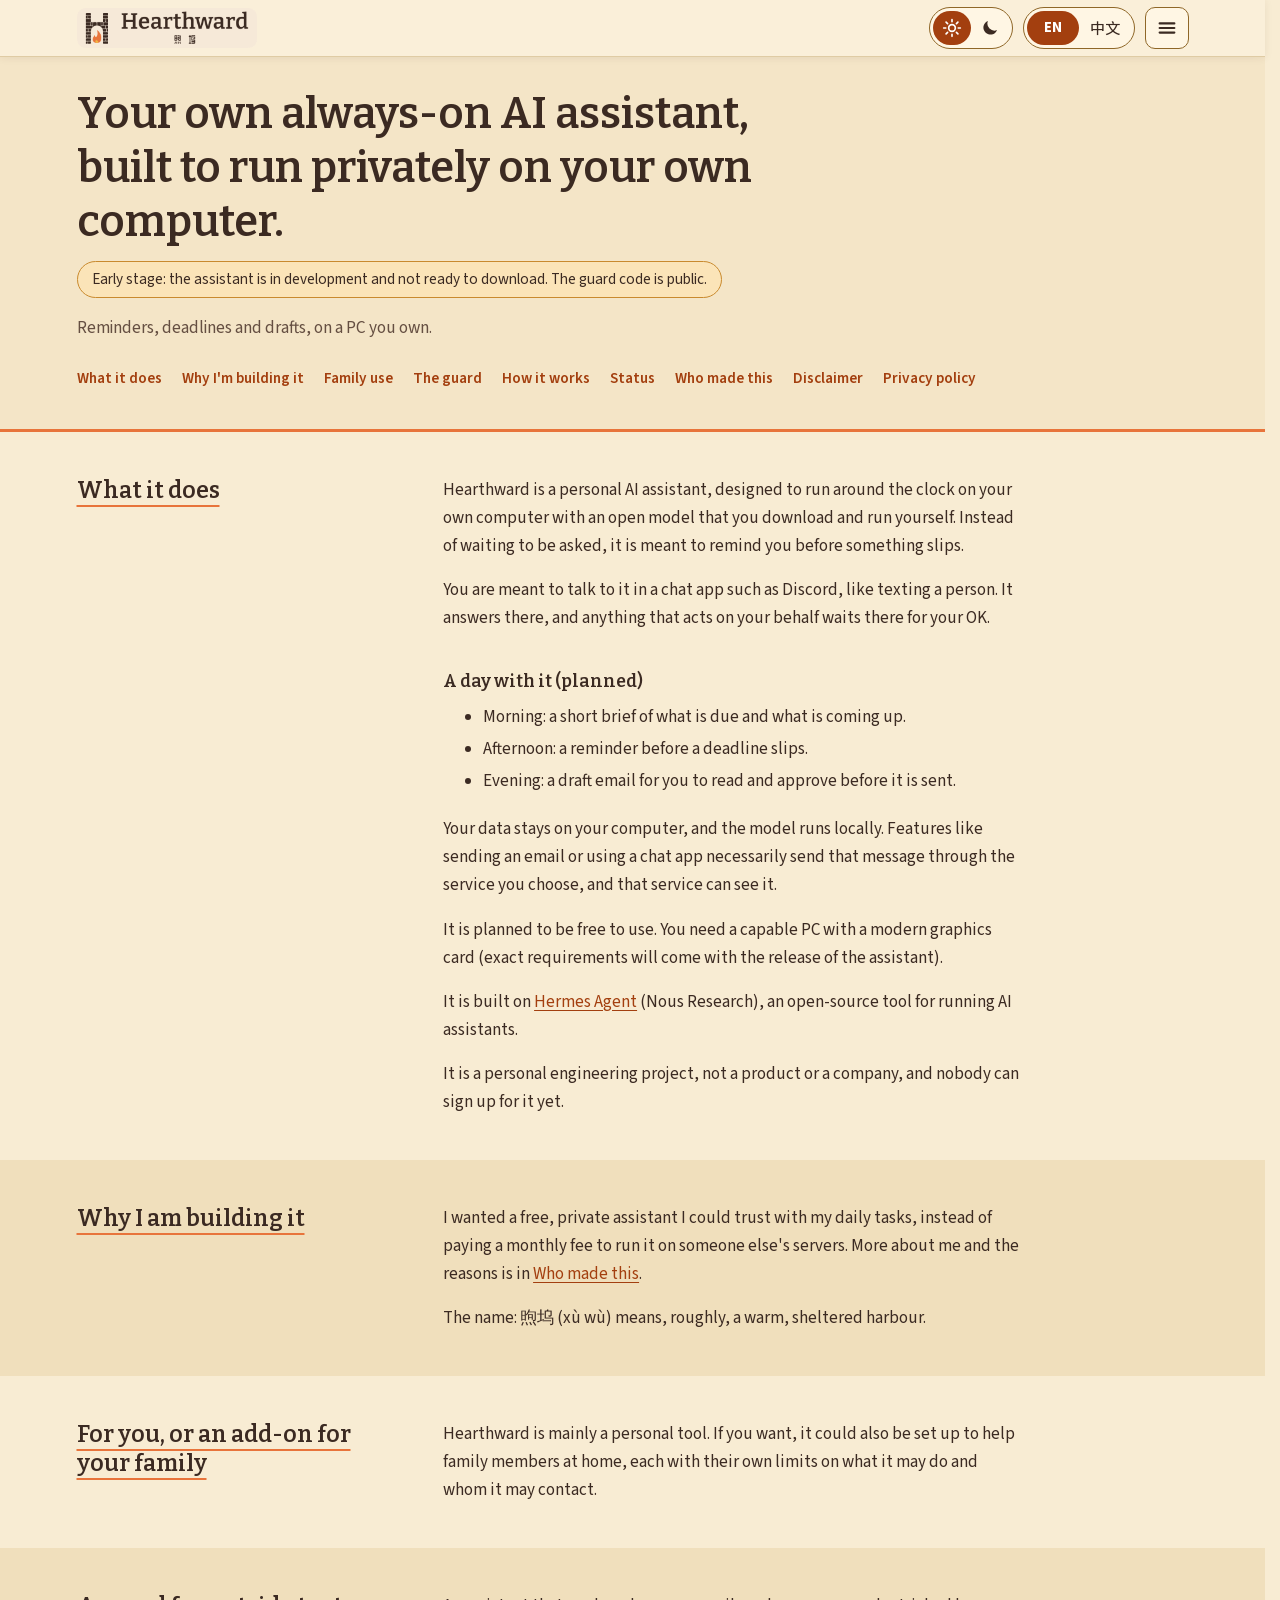
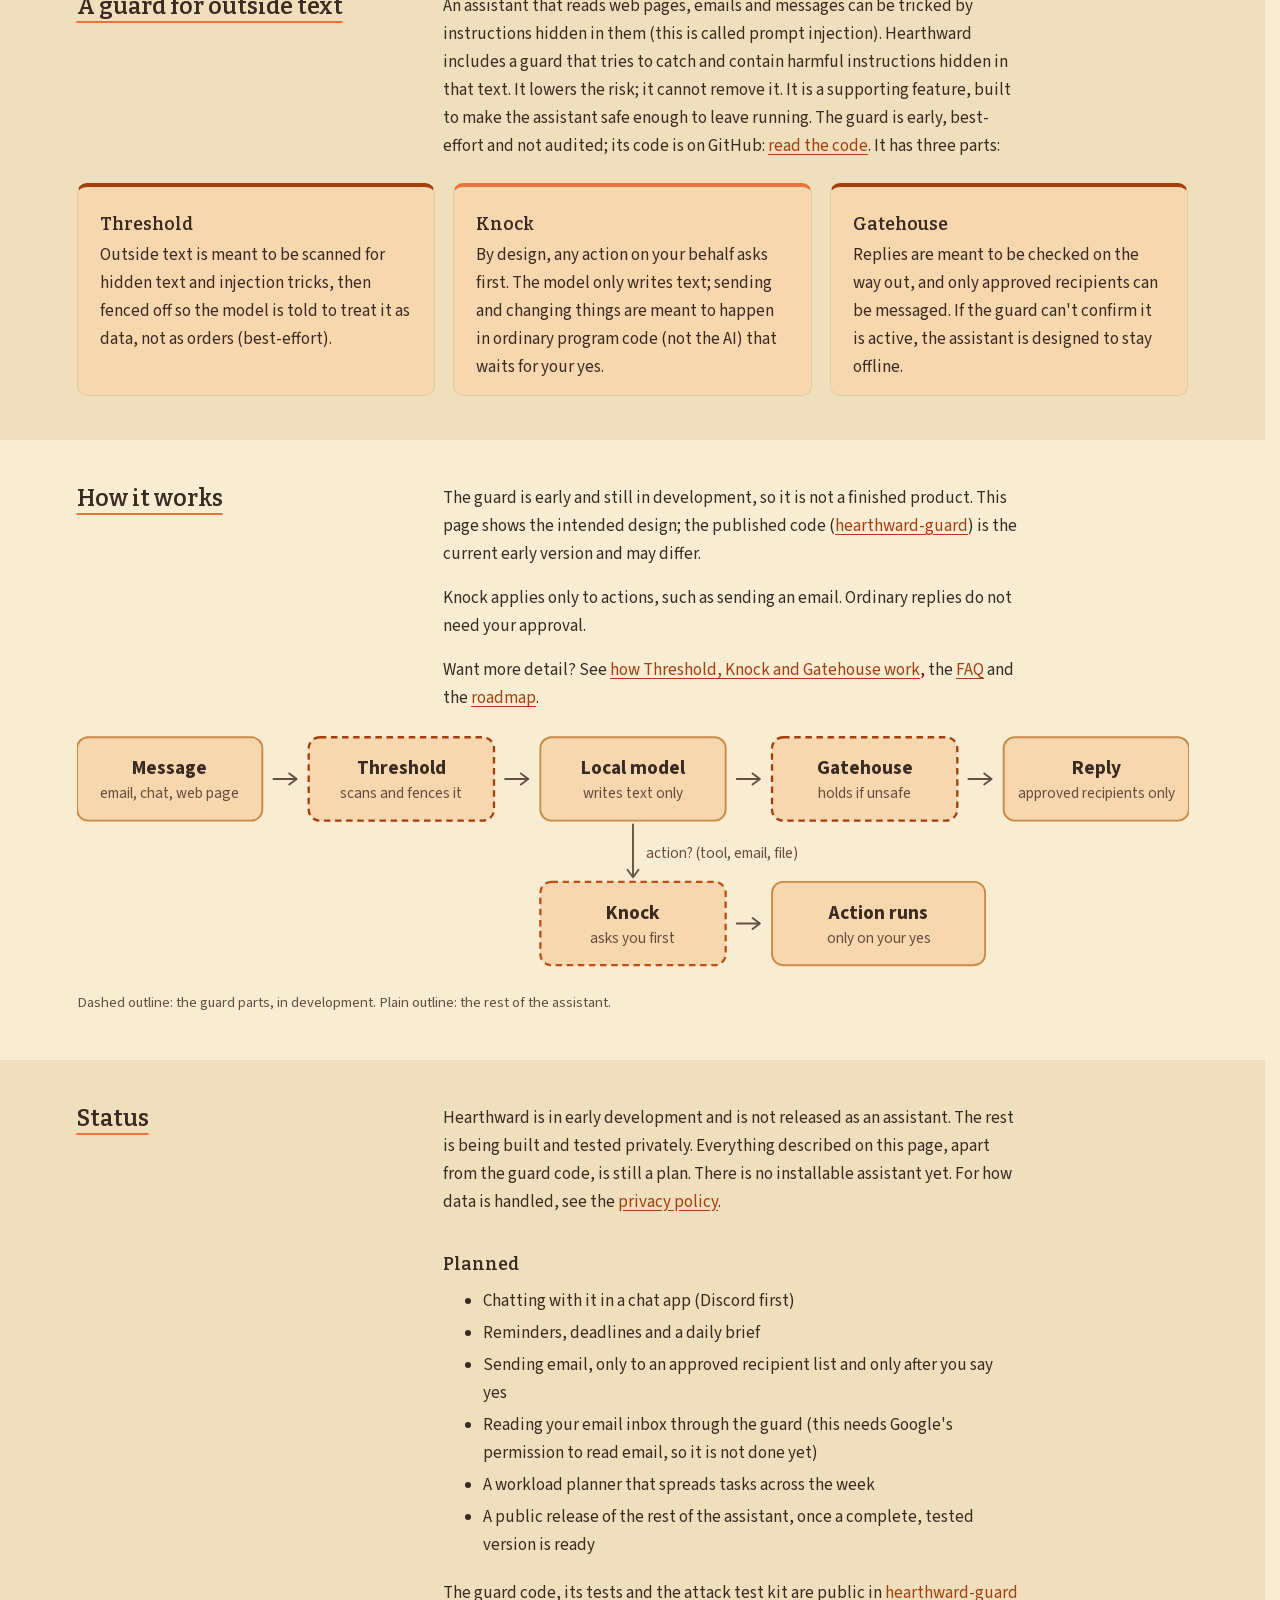
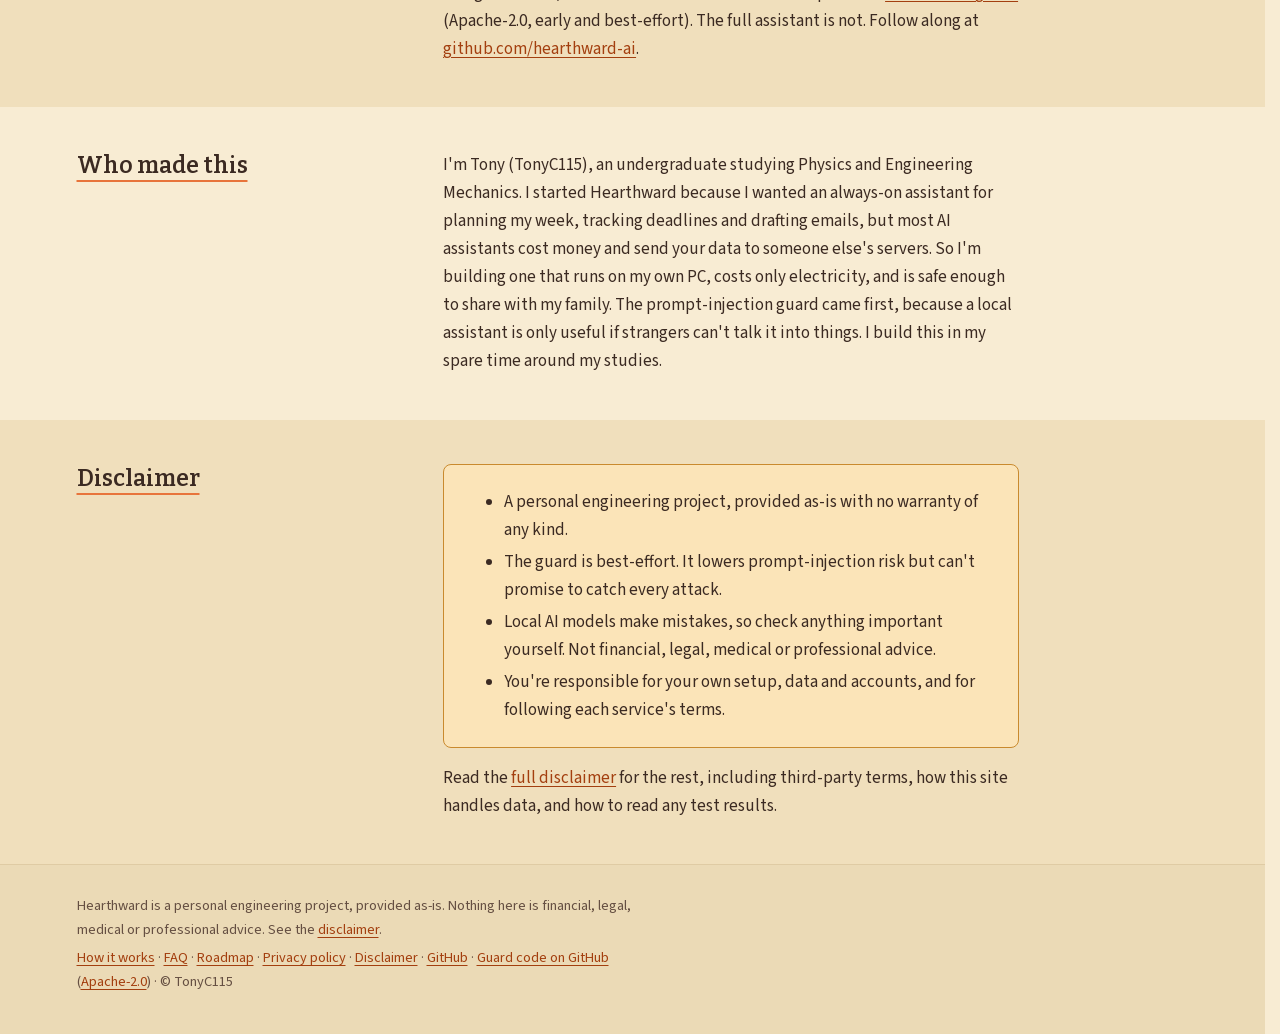
==== commit 6822df64: "Home/FAQ: trim Why section, align author wording, fix zh sign-up line Co-Authored-By: Claude Sonnet " ====
--- a/index.html
+++ b/index.html
@@ -90,10 +90,7 @@
   <section id="why">
 <div class="wrap">
     <h2>Why I am building it</h2>
-    <p>I wanted a 24/7 assistant for my own student life: tracking schedules and deadlines, planning my workload
-      across the week and drafting emails. Many AI helpers that can do this cost a monthly fee and run on someone
-      else's servers. I wanted something free and private that I, and people close to me, could trust with daily
-      tasks.</p>
+    <p>I wanted a free, private assistant I could trust with my daily tasks, instead of paying a monthly fee to run it on someone else's servers. More about me and the reasons is in <a href="#who">Who made this</a>.</p>
     <p>The name: 煦坞 (xù wù) means, roughly, a warm, sheltered harbour.</p>
   </div>
 </section>
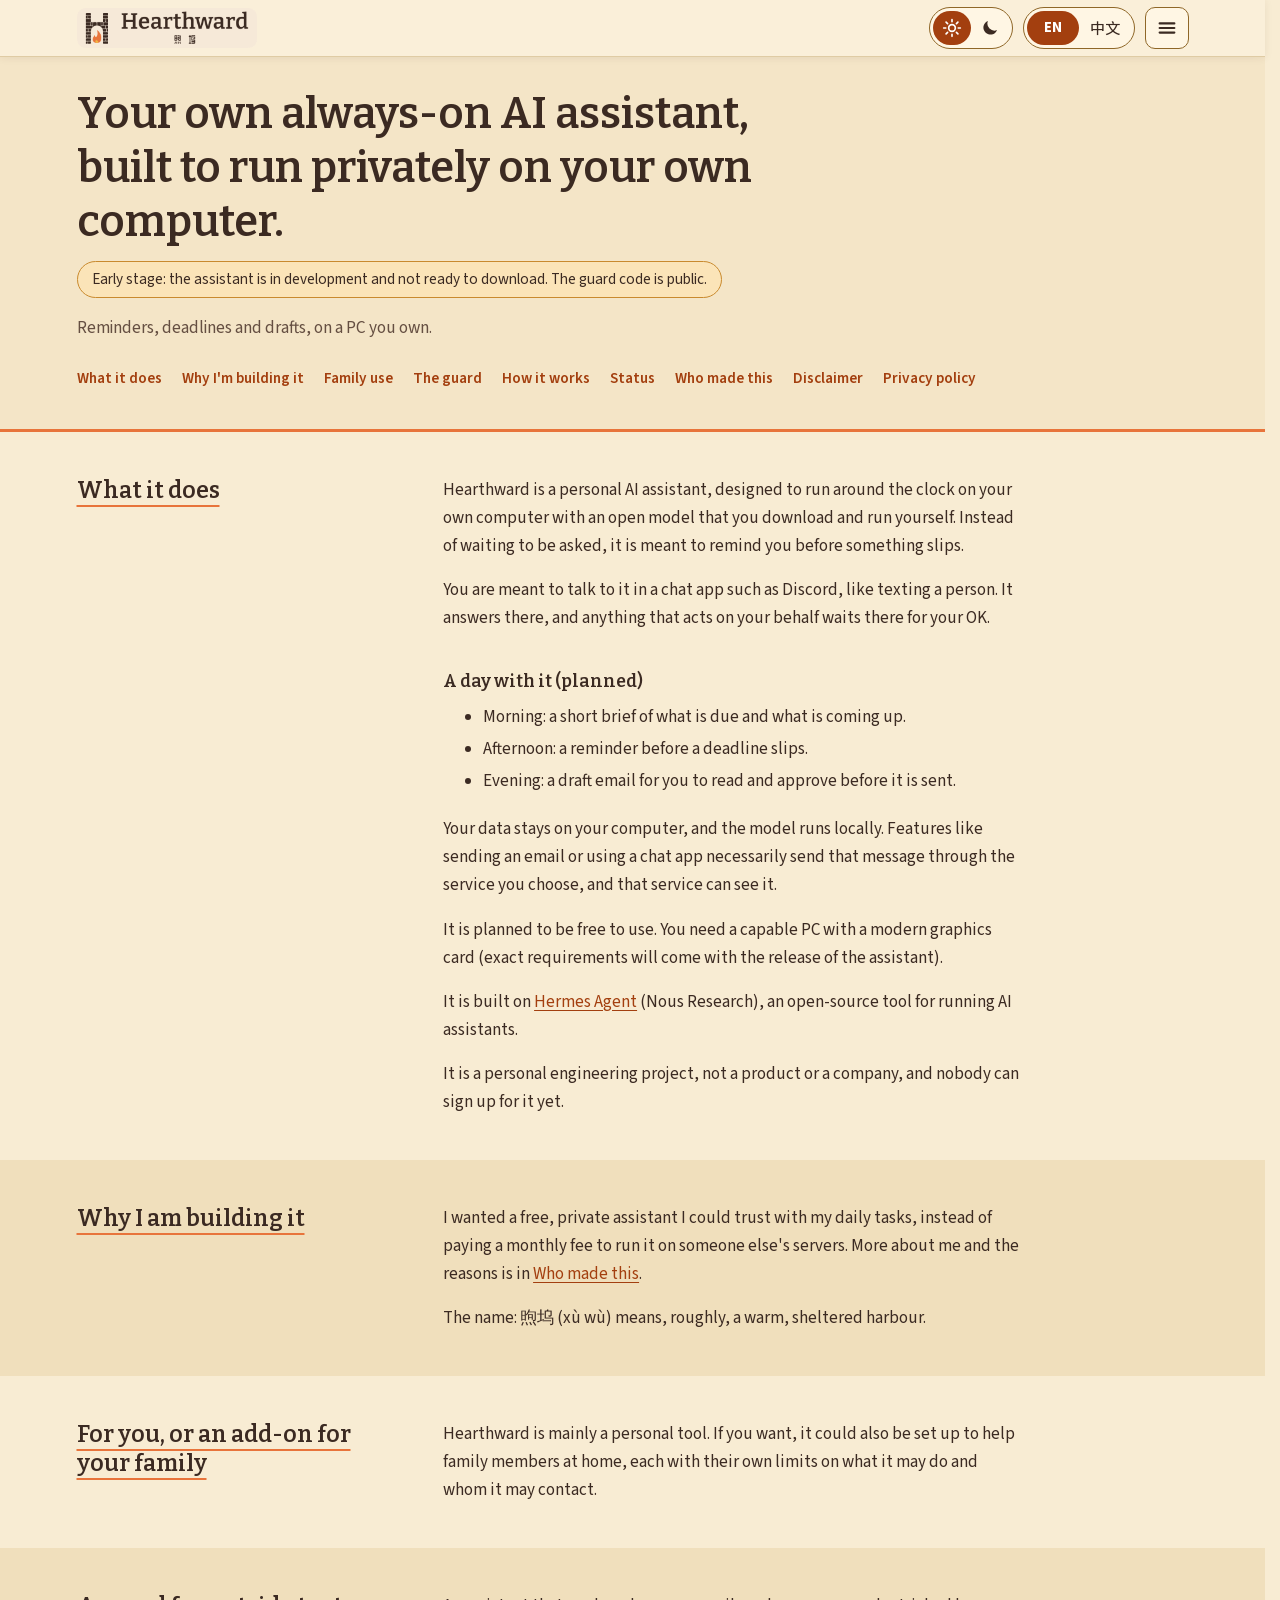
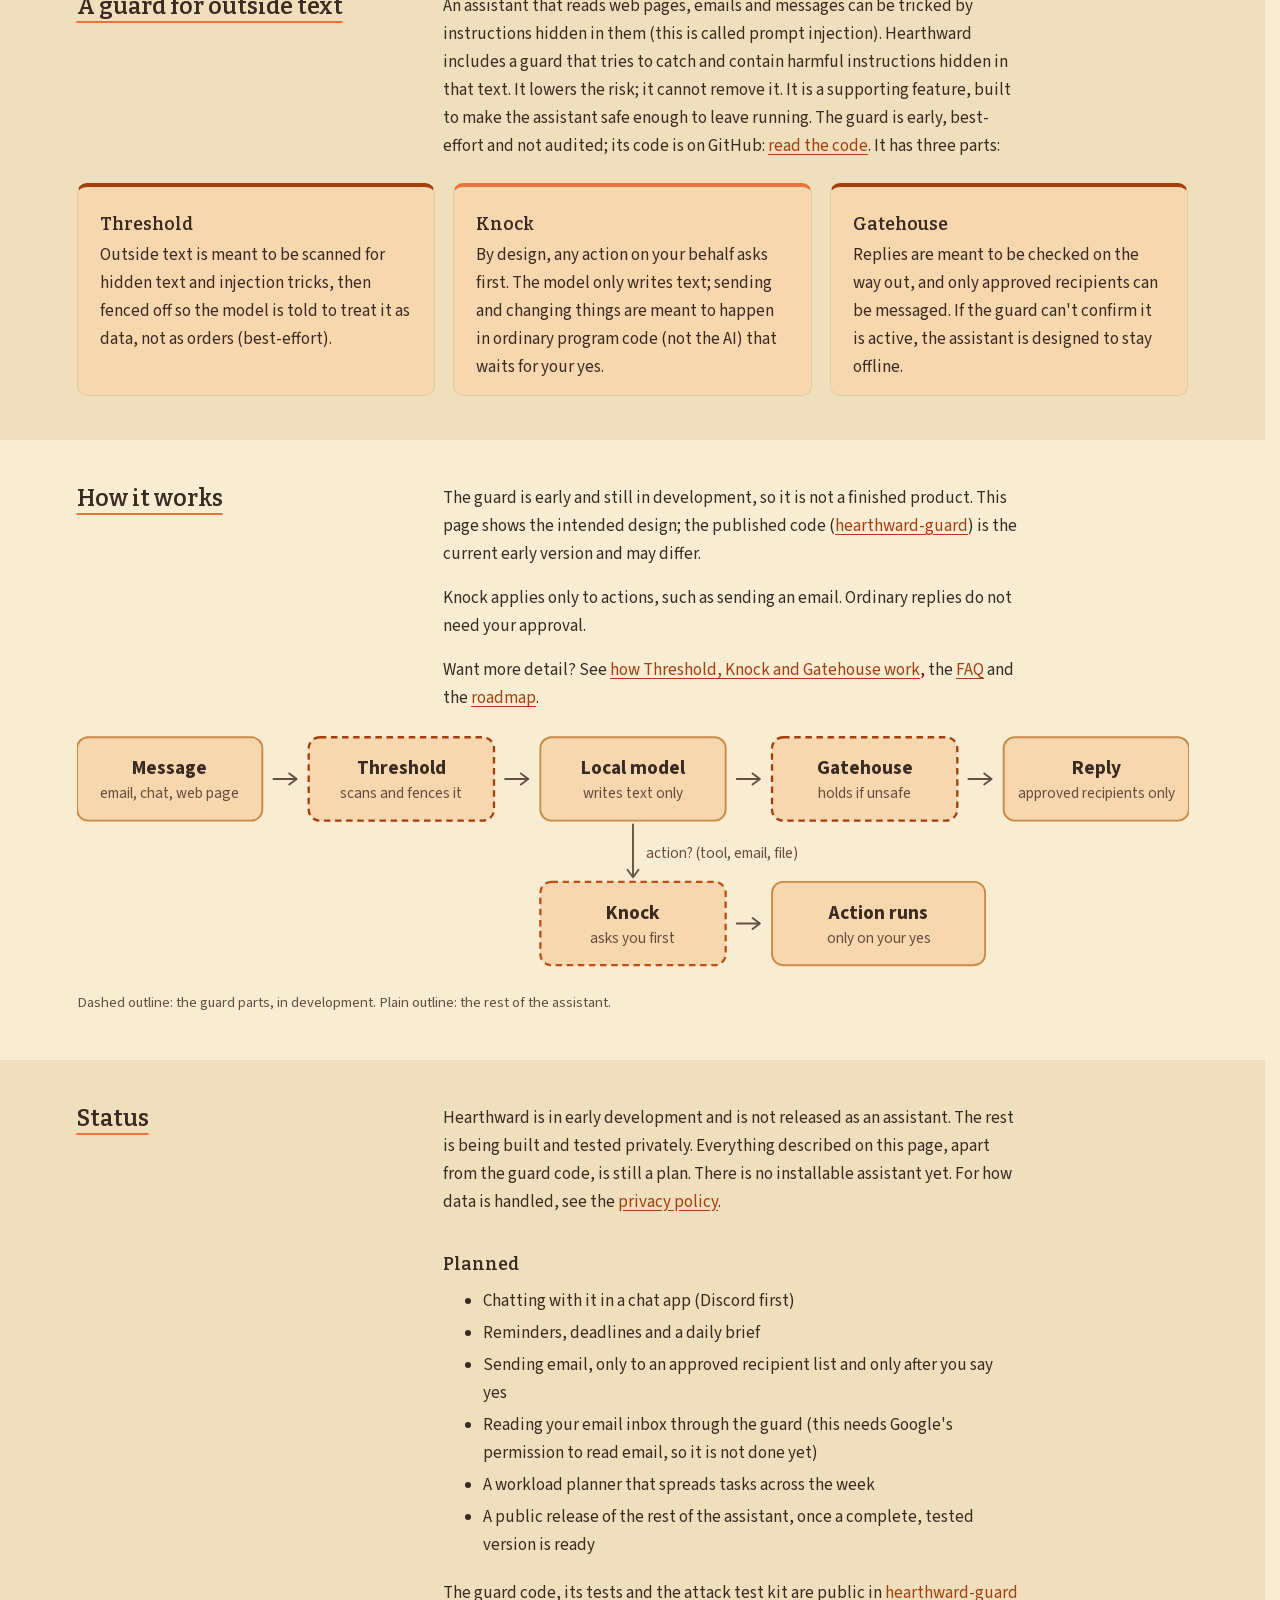
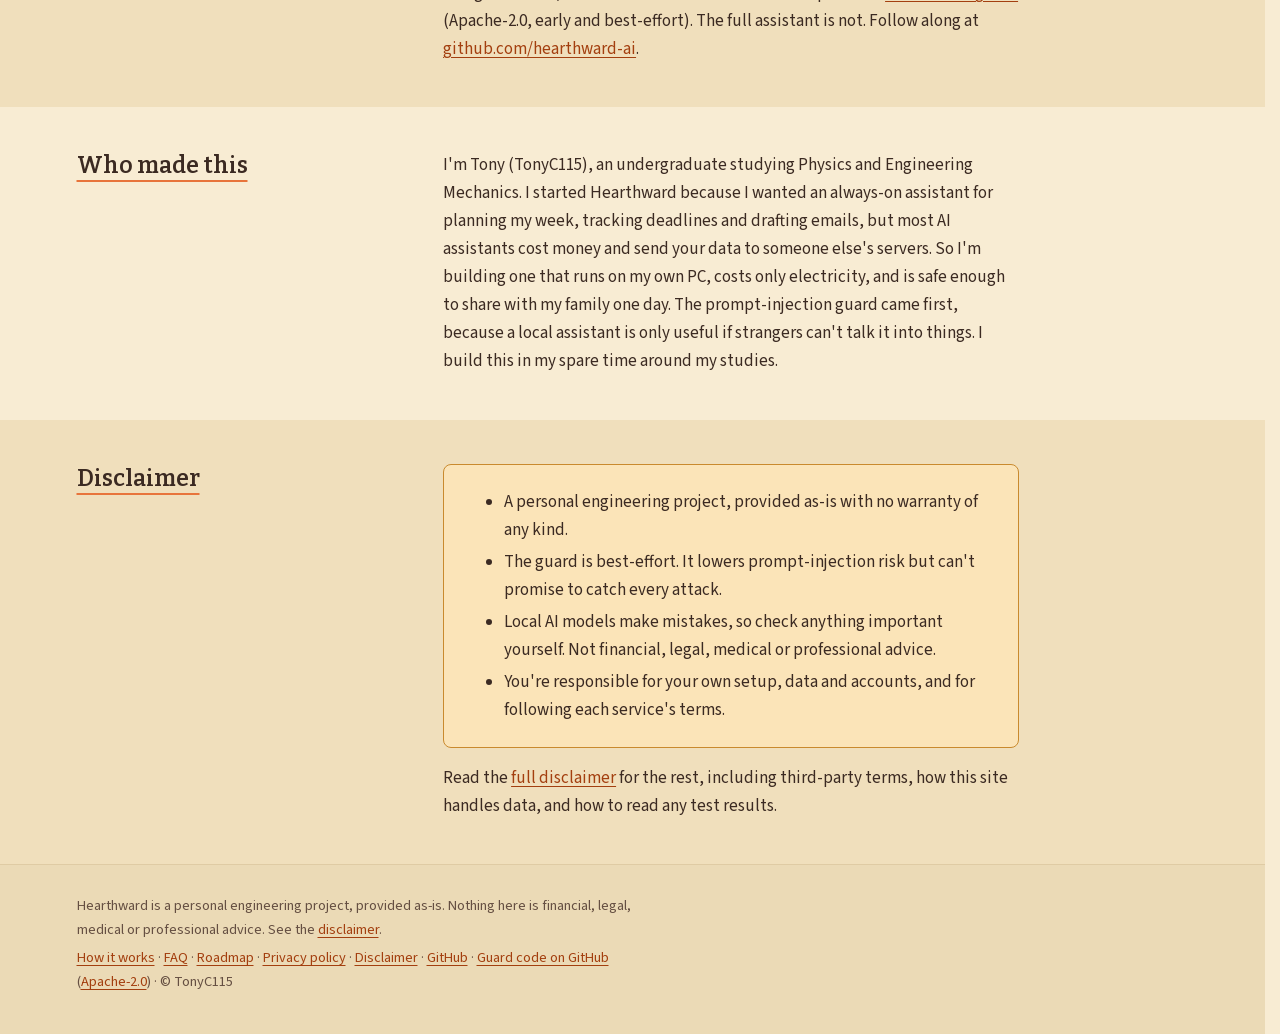
==== commit b6f353e8: "Who made this: 'one day' (en + zh); rebuild font subsets Co-Authored-By: Claude Opus 5.5 <noreply@an" ====
--- a/index.html
+++ b/index.html
@@ -167,7 +167,7 @@
   <section id="who">
 <div class="wrap">
     <h2>Who made this</h2>
-    <p>I'm Tony (TonyC115), an undergraduate studying Physics and Engineering Mechanics. I started Hearthward because I wanted an always-on assistant for planning my week, tracking deadlines and drafting emails, but most AI assistants cost money and send your data to someone else's servers. So I'm building one that runs on my own PC, costs only electricity, and is safe enough to share with my family. The prompt-injection guard came first, because a local assistant is only useful if strangers can't talk it into things. I build this in my spare time around my studies.</p>
+    <p>I'm Tony (TonyC115), an undergraduate studying Physics and Engineering Mechanics. I started Hearthward because I wanted an always-on assistant for planning my week, tracking deadlines and drafting emails, but most AI assistants cost money and send your data to someone else's servers. So I'm building one that runs on my own PC, costs only electricity, and is safe enough to share with my family one day. The prompt-injection guard came first, because a local assistant is only useful if strangers can't talk it into things. I build this in my spare time around my studies.</p>
   </div>
 </section>
 
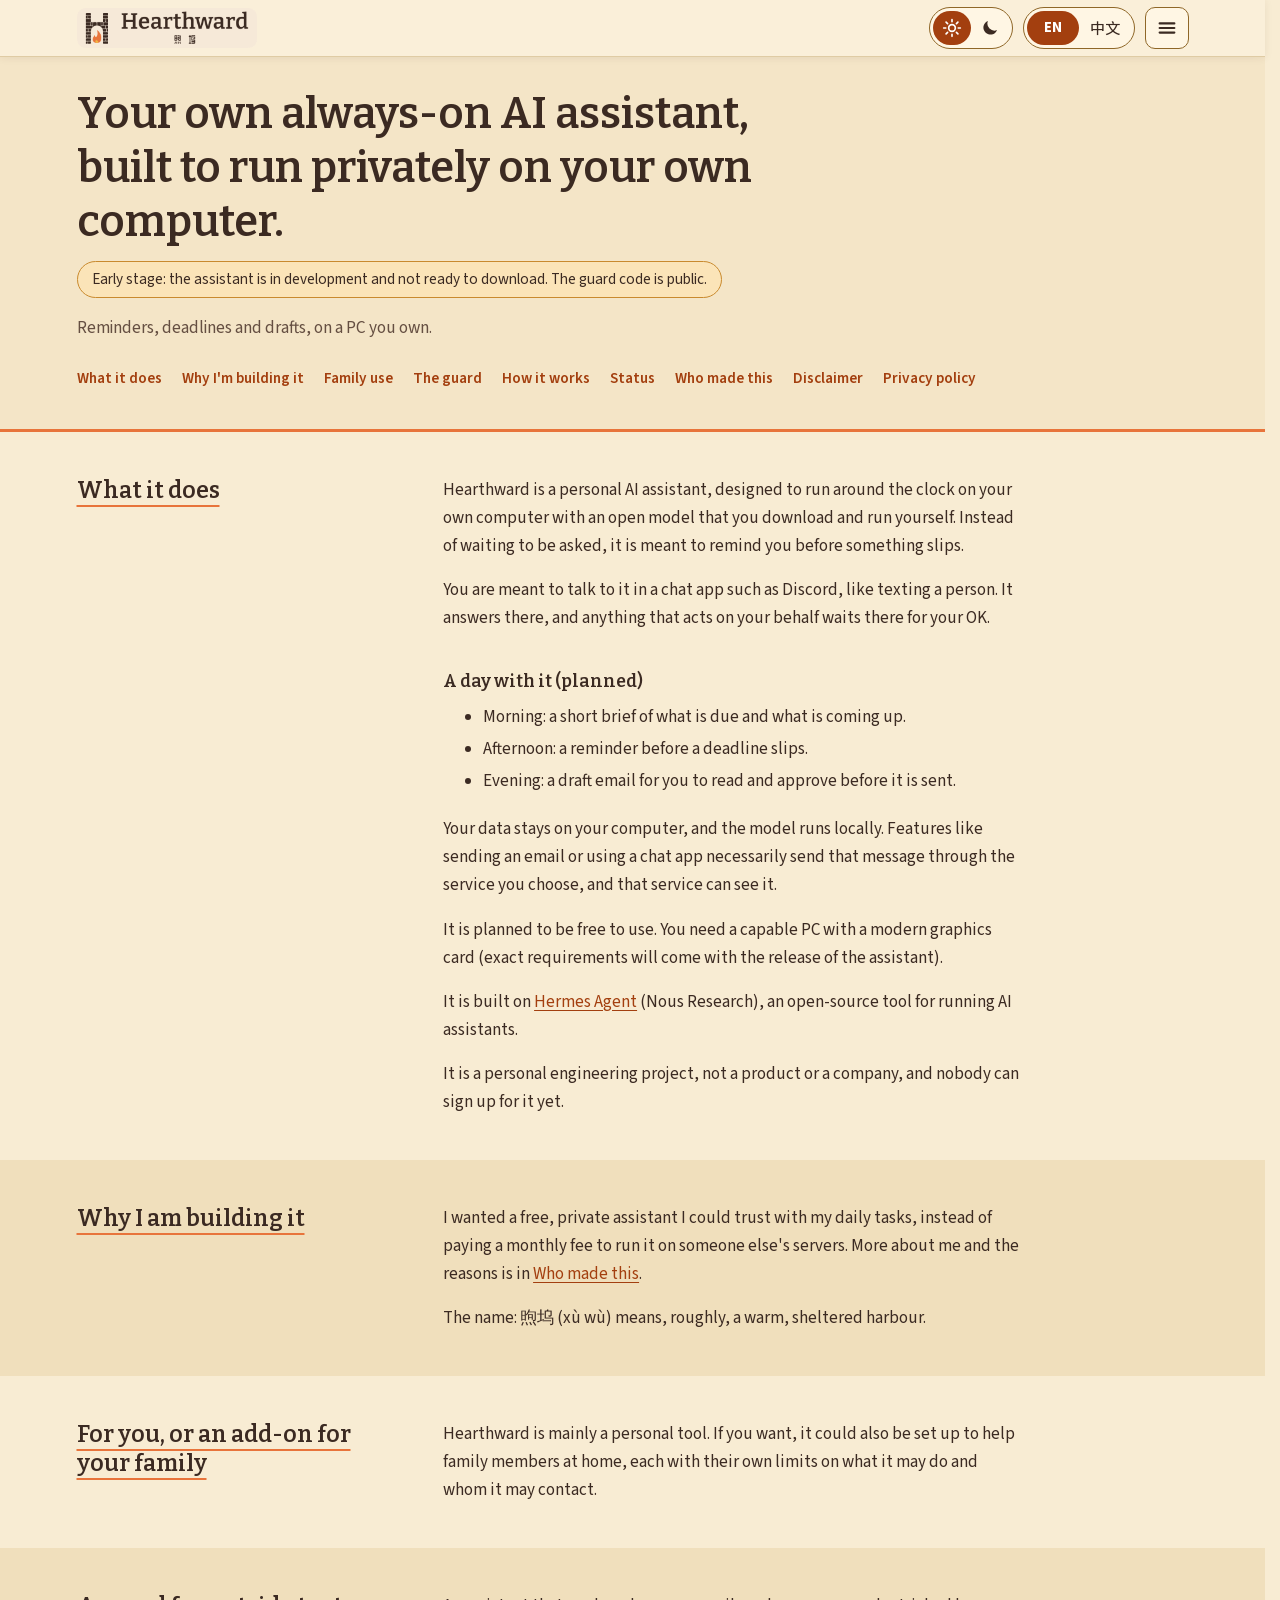
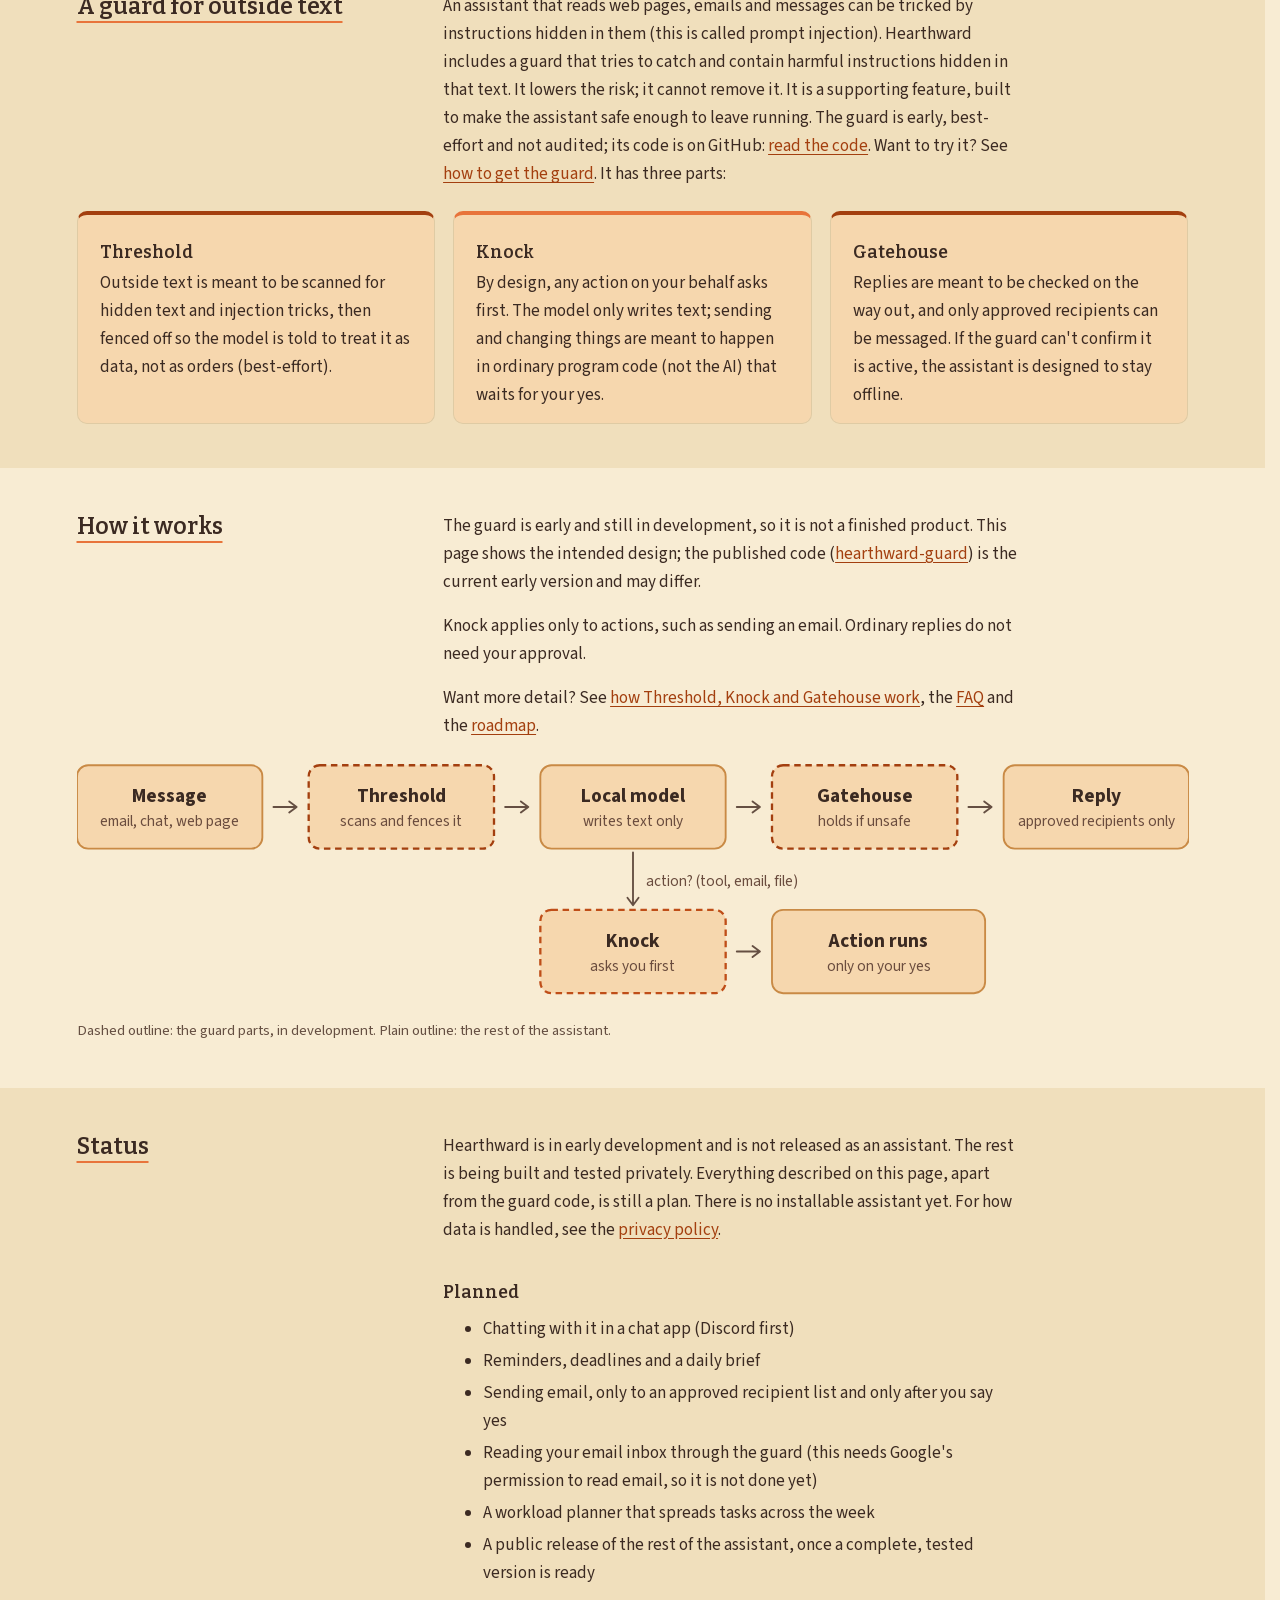
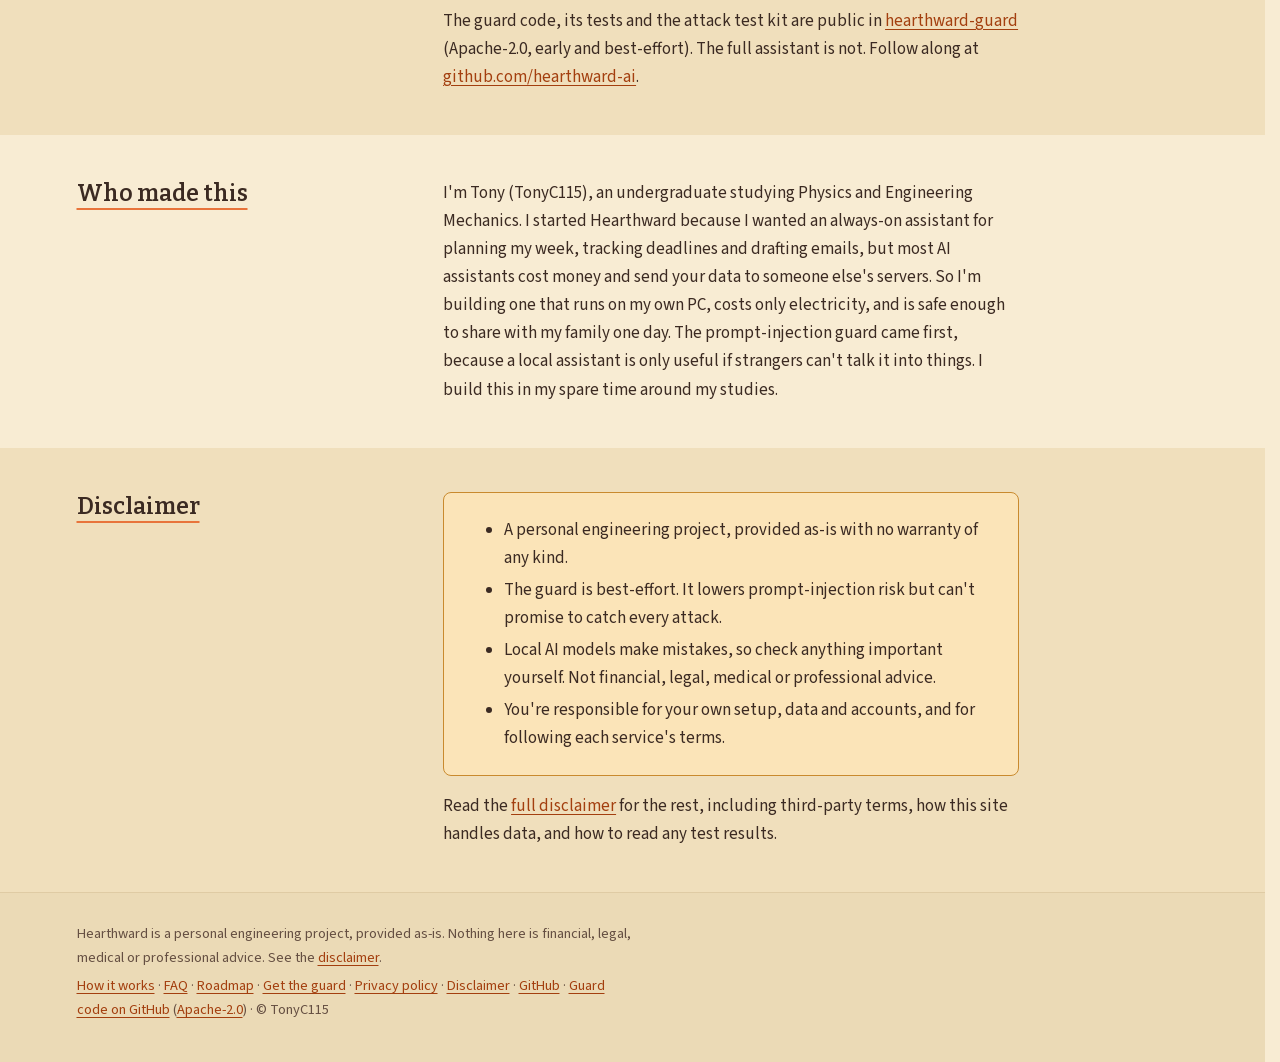
==== commit 50380115: "Add 'Get the guard' page (en, zh), menu and footer links, home link; rebuild font subsets Co-Authore" ====
--- a/index.html
+++ b/index.html
@@ -109,7 +109,7 @@
     <p>An assistant that reads web pages, emails and messages can be tricked by instructions hidden in them
       (this is called prompt injection). Hearthward includes a guard that tries to catch and contain harmful
       instructions hidden in that text. It lowers the risk; it cannot remove it. It is a supporting feature, built
-      to make the assistant safe enough to leave running. The guard is early, best-effort and not audited; its code is on GitHub: <a href="https://github.com/hearthward-ai/hearthward-guard">read the code</a>. It has three parts:</p>
+      to make the assistant safe enough to leave running. The guard is early, best-effort and not audited; its code is on GitHub: <a href="https://github.com/hearthward-ai/hearthward-guard">read the code</a>. Want to try it? See <a href="get-the-guard.html">how to get the guard</a>. It has three parts:</p>
     <div class="cards">
       <div class="card">
         <h3>Threshold</h3>
@@ -190,7 +190,7 @@
 <footer>
 <div class="wrap">
   <p>Hearthward is a personal engineering project, provided as-is. Nothing here is financial, legal, medical or professional advice. See the <a href="disclaimer.html">disclaimer</a>.</p>
-  <p><a href="how-it-works.html">How it works</a> · <a href="faq.html">FAQ</a> · <a href="roadmap.html">Roadmap</a> · <a href="privacy.html">Privacy policy</a> · <a href="disclaimer.html">Disclaimer</a> · <a href="https://github.com/hearthward-ai">GitHub</a> · <a href="https://github.com/hearthward-ai/hearthward-guard">Guard code on GitHub</a> (<a href="https://github.com/hearthward-ai/hearthward-guard/blob/main/LICENSE">Apache-2.0</a>) · &copy; TonyC115</p>
+  <p><a href="how-it-works.html">How it works</a> · <a href="faq.html">FAQ</a> · <a href="roadmap.html">Roadmap</a> · <a href="get-the-guard.html">Get the guard</a> · <a href="privacy.html">Privacy policy</a> · <a href="disclaimer.html">Disclaimer</a> · <a href="https://github.com/hearthward-ai">GitHub</a> · <a href="https://github.com/hearthward-ai/hearthward-guard">Guard code on GitHub</a> (<a href="https://github.com/hearthward-ai/hearthward-guard/blob/main/LICENSE">Apache-2.0</a>) · &copy; TonyC115</p>
 </div>
 </footer>
 <div class="backdrop" aria-hidden="true"></div>
@@ -201,6 +201,7 @@
     <li><a href="how-it-works.html">How it works</a></li>
     <li><a href="faq.html">FAQ</a></li>
     <li><a href="roadmap.html">Roadmap</a></li>
+    <li><a href="get-the-guard.html">Get the guard</a></li>
     <li><a href="privacy.html">Privacy policy</a></li>
     <li><a href="disclaimer.html">Disclaimer</a></li>
     <li class="ext"><a href="https://github.com/hearthward-ai">GitHub</a></li>
--- a/style.css
+++ b/style.css
@@ -179,4 +179,11 @@
 .drawer a[aria-current=page]{background:var(--tint);box-shadow:inset 4px 0 0 var(--flame)}
 .drawer a:focus-visible{outline:3px solid var(--accent);outline-offset:-3px}
 .drawer li.ext{margin-top:10px;padding-top:10px;border-top:1px solid var(--line)}
-@media (prefers-reduced-motion:reduce){.backdrop,.drawer{transition:none!important}}+@media (prefers-reduced-motion:reduce){.backdrop,.drawer{transition:none!important}}
+/* "Get the guard" page: big link blocks */
+.getlinks{list-style:none;margin:0 0 22px;padding:0;display:grid;gap:12px;max-width:72ch}
+.getlinks a{display:block;padding:16px 20px;background:var(--card);border:1px solid var(--line);border-left:6px solid var(--flame);border-radius:8px;text-decoration:none;color:var(--accent)}
+.getlinks a strong{display:block;font-size:1.2rem}
+.getlinks a span{display:block;margin-top:2px;color:var(--muted);font-size:.95rem}
+.getlinks a:hover strong{text-decoration:underline}
+html:lang(zh-Hans) .getlinks{max-width:39em}
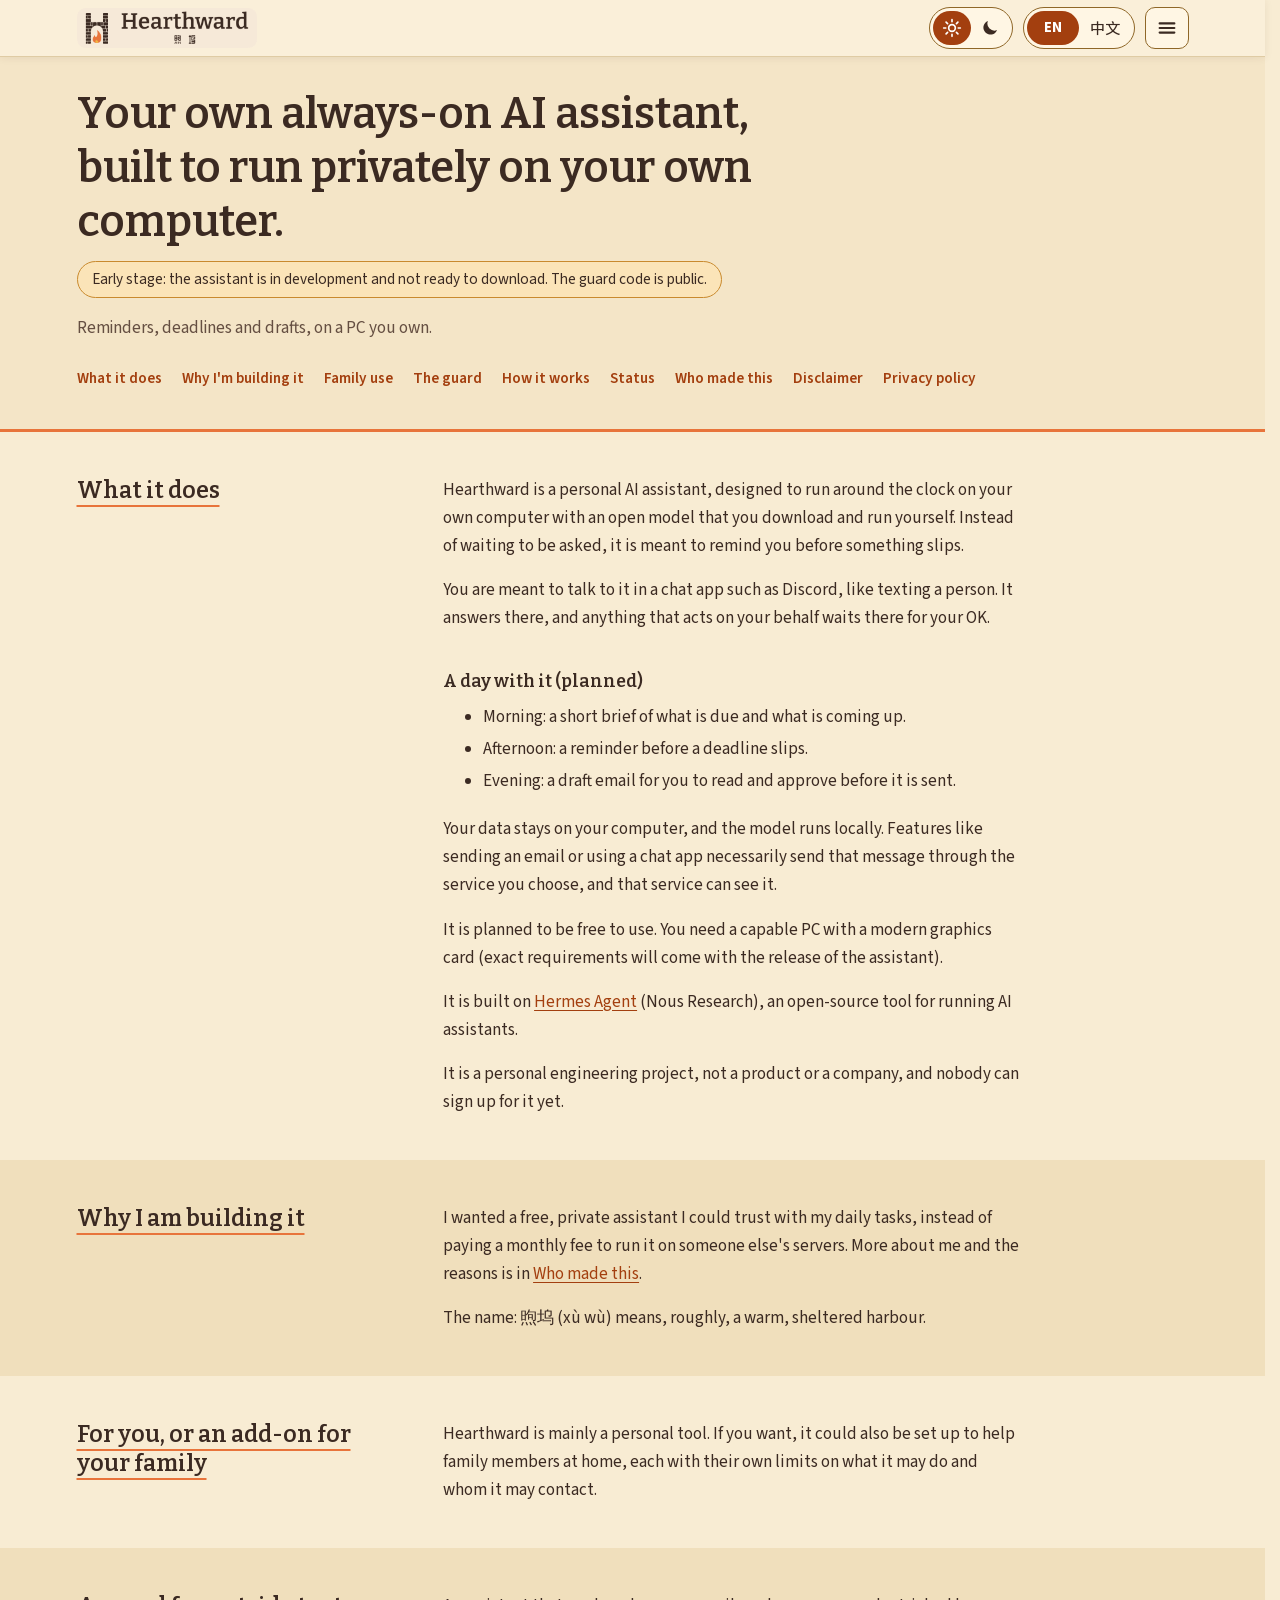
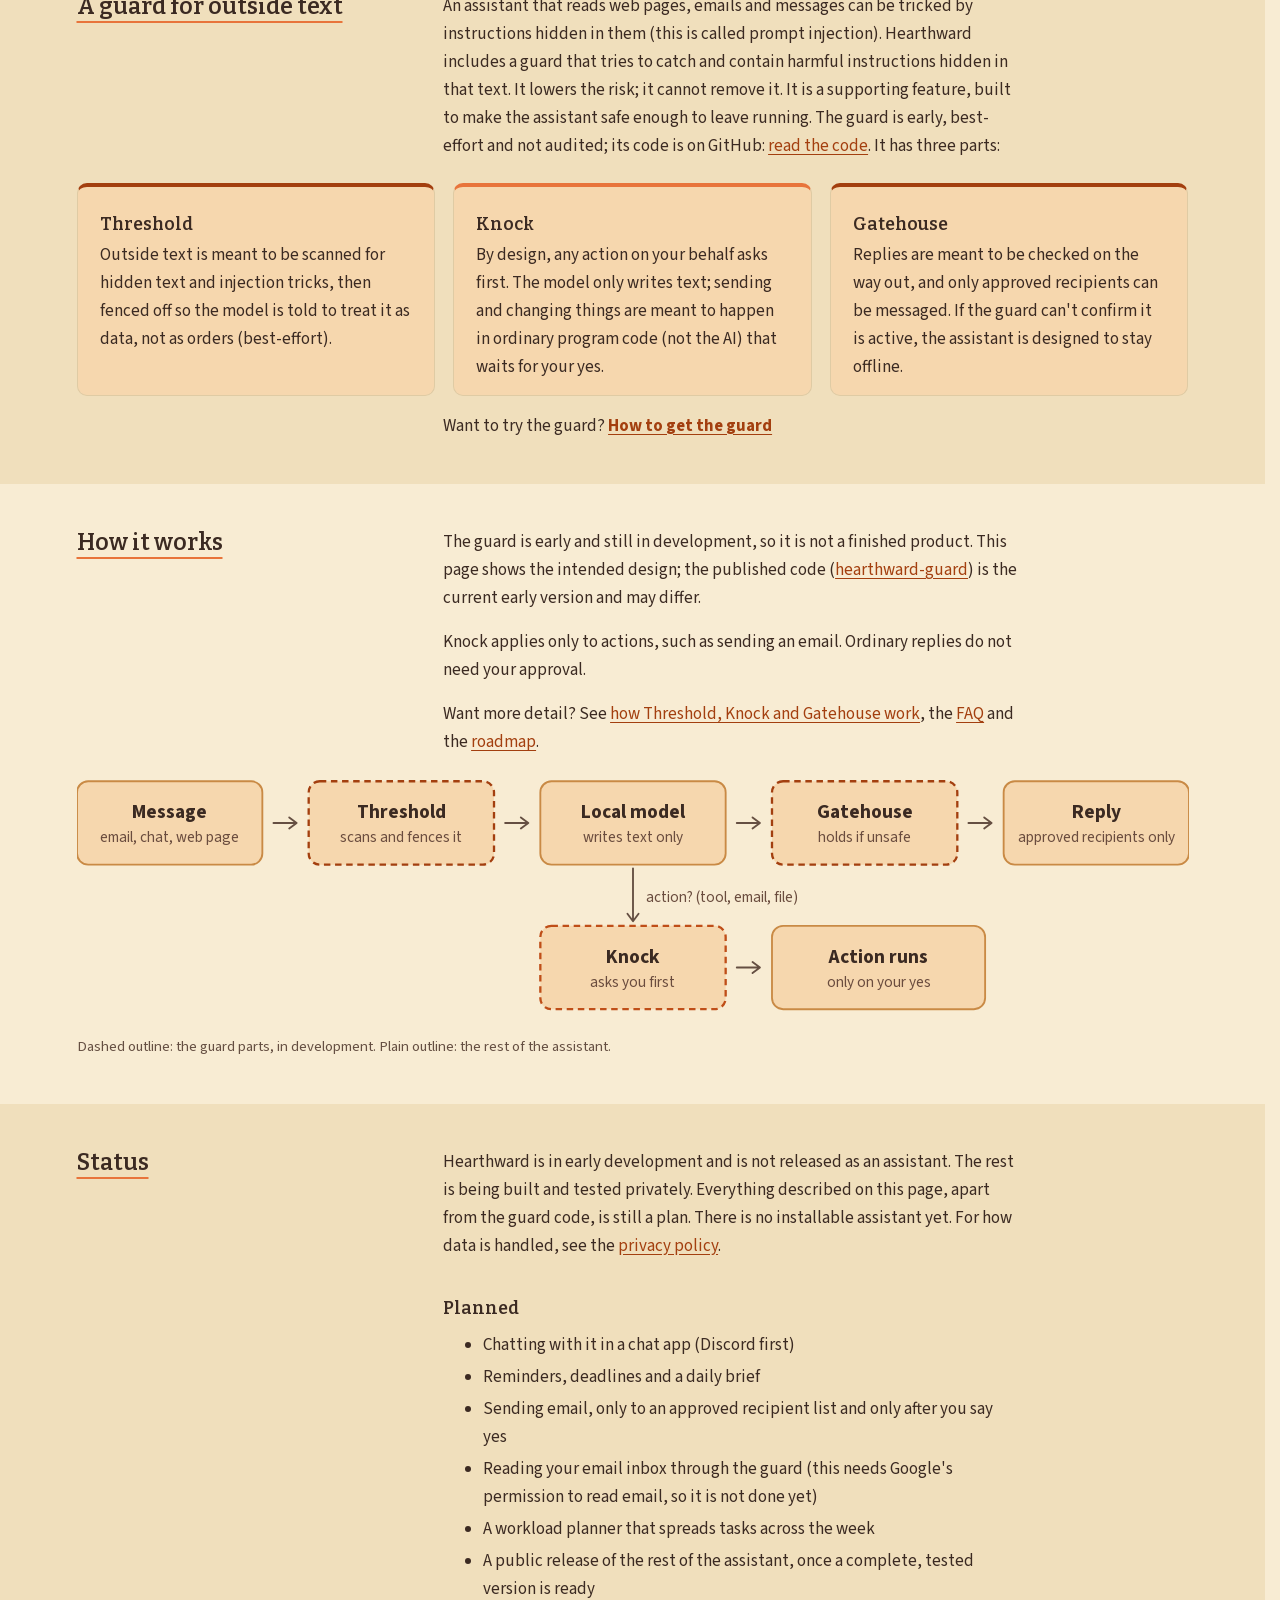
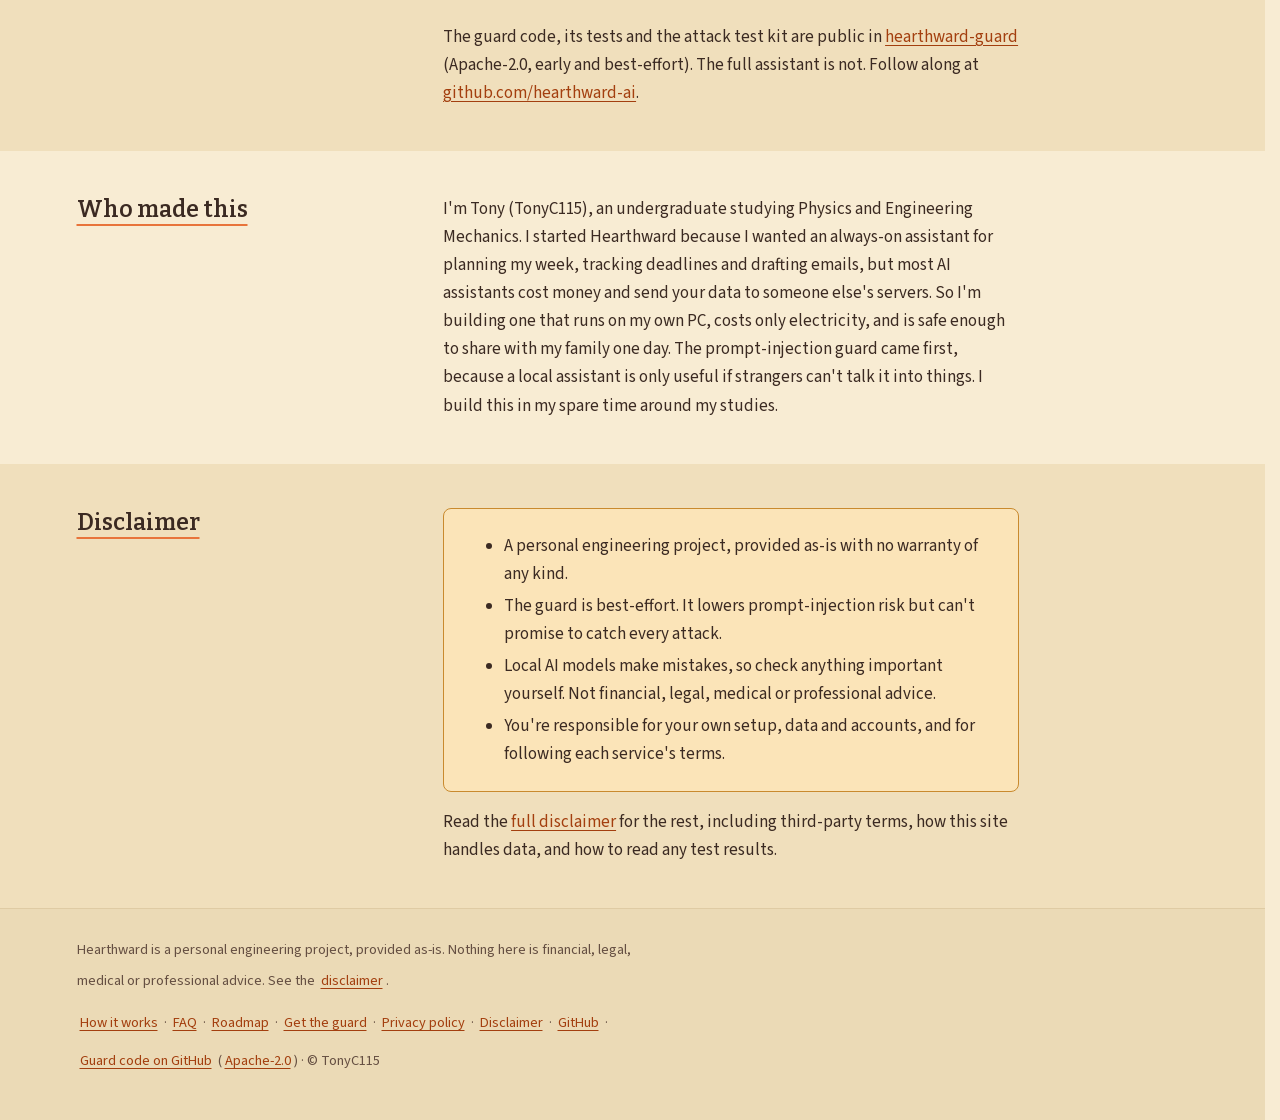
==== commit e372cadd: "Get the guard: review fixes (prereqs, honest test claim, source-code card, disclaimer above links, z" ====
--- a/index.html
+++ b/index.html
@@ -109,7 +109,7 @@
     <p>An assistant that reads web pages, emails and messages can be tricked by instructions hidden in them
       (this is called prompt injection). Hearthward includes a guard that tries to catch and contain harmful
       instructions hidden in that text. It lowers the risk; it cannot remove it. It is a supporting feature, built
-      to make the assistant safe enough to leave running. The guard is early, best-effort and not audited; its code is on GitHub: <a href="https://github.com/hearthward-ai/hearthward-guard">read the code</a>. Want to try it? See <a href="get-the-guard.html">how to get the guard</a>. It has three parts:</p>
+      to make the assistant safe enough to leave running. The guard is early, best-effort and not audited; its code is on GitHub: <a href="https://github.com/hearthward-ai/hearthward-guard">read the code</a>. It has three parts:</p>
     <div class="cards">
       <div class="card">
         <h3>Threshold</h3>
@@ -127,6 +127,7 @@
           can't confirm it is active, the assistant is designed to stay offline.</p>
       </div>
     </div>
+    <p>Want to try the guard? <a href="get-the-guard.html"><strong>How to get the guard</strong></a></p>
   </div>
 </section>
 
--- a/style.css
+++ b/style.css
@@ -187,3 +187,5 @@
 .getlinks a span{display:block;margin-top:2px;color:var(--muted);font-size:.95rem}
 .getlinks a:hover strong{text-decoration:underline}
 html:lang(zh-Hans) .getlinks{max-width:39em}
+footer p a{display:inline-block;padding:7px 3px}
+.getlinks a:focus-visible strong{text-decoration:underline}
